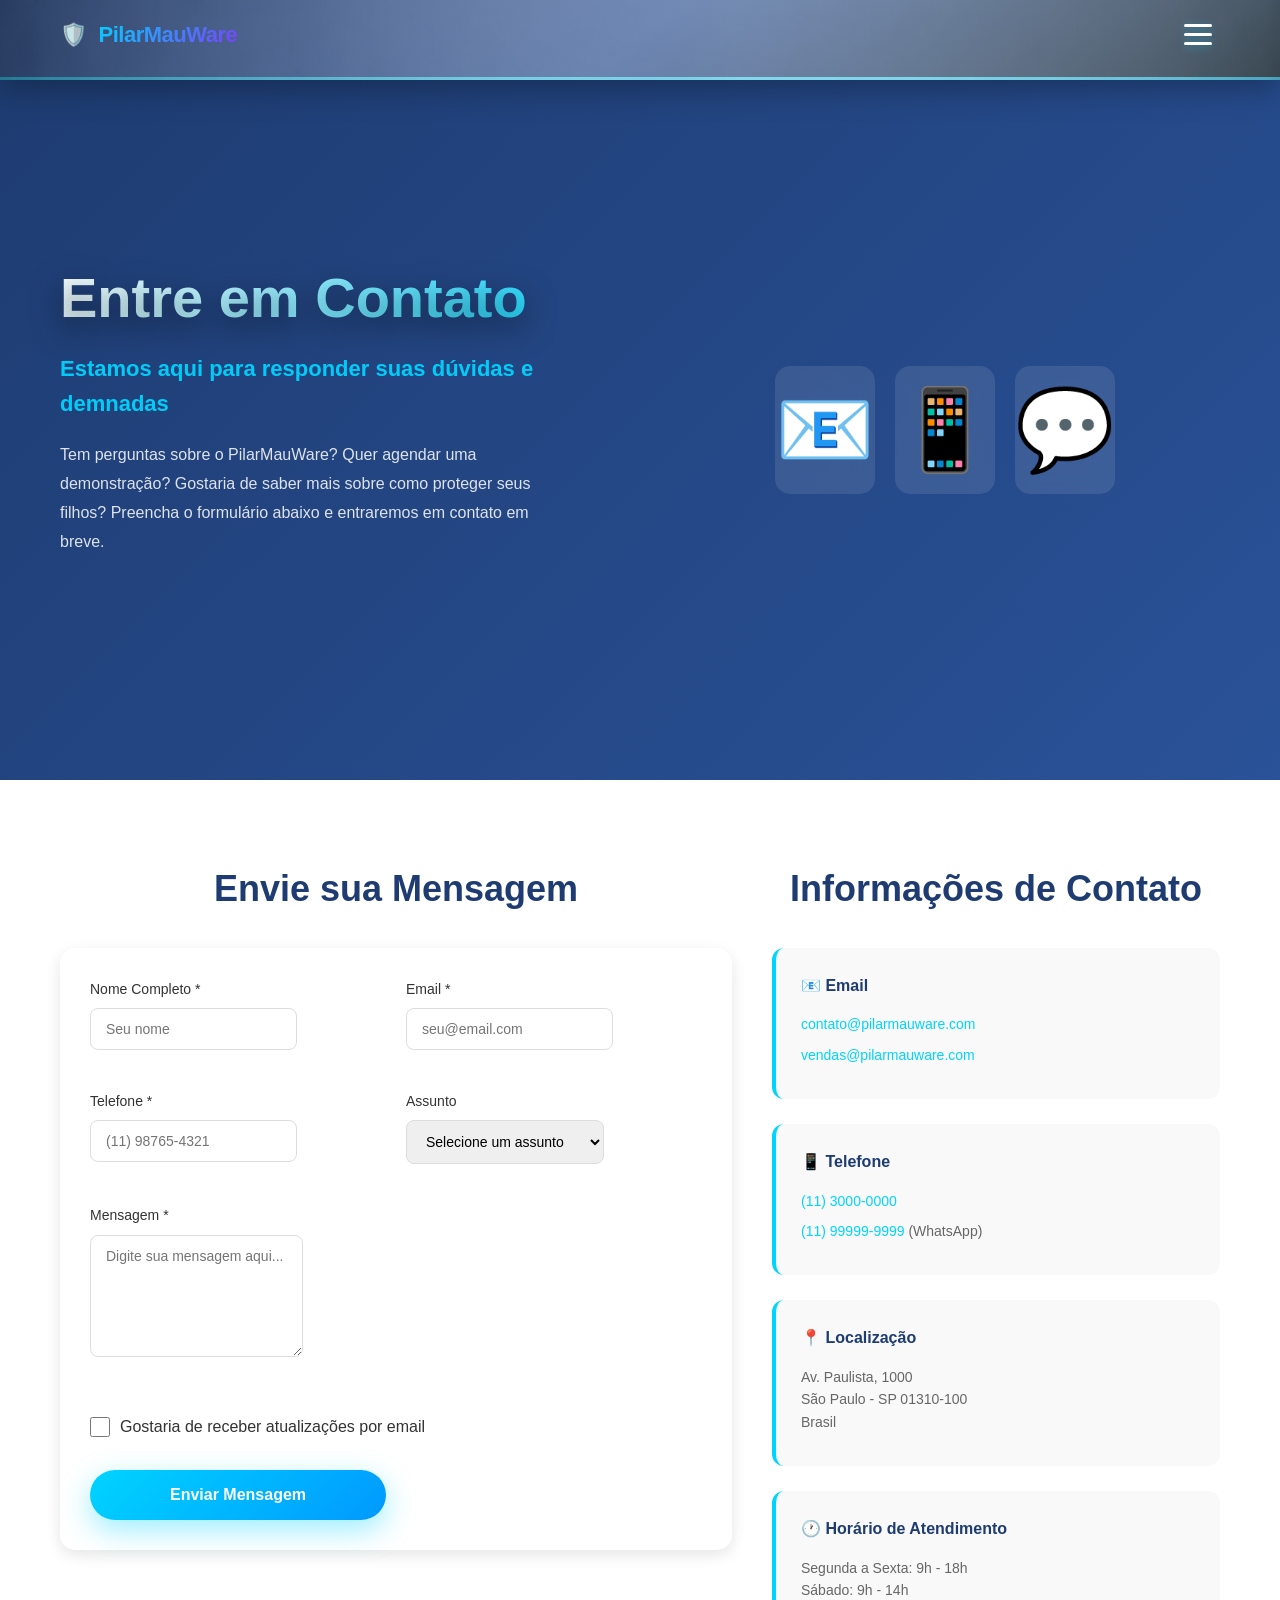
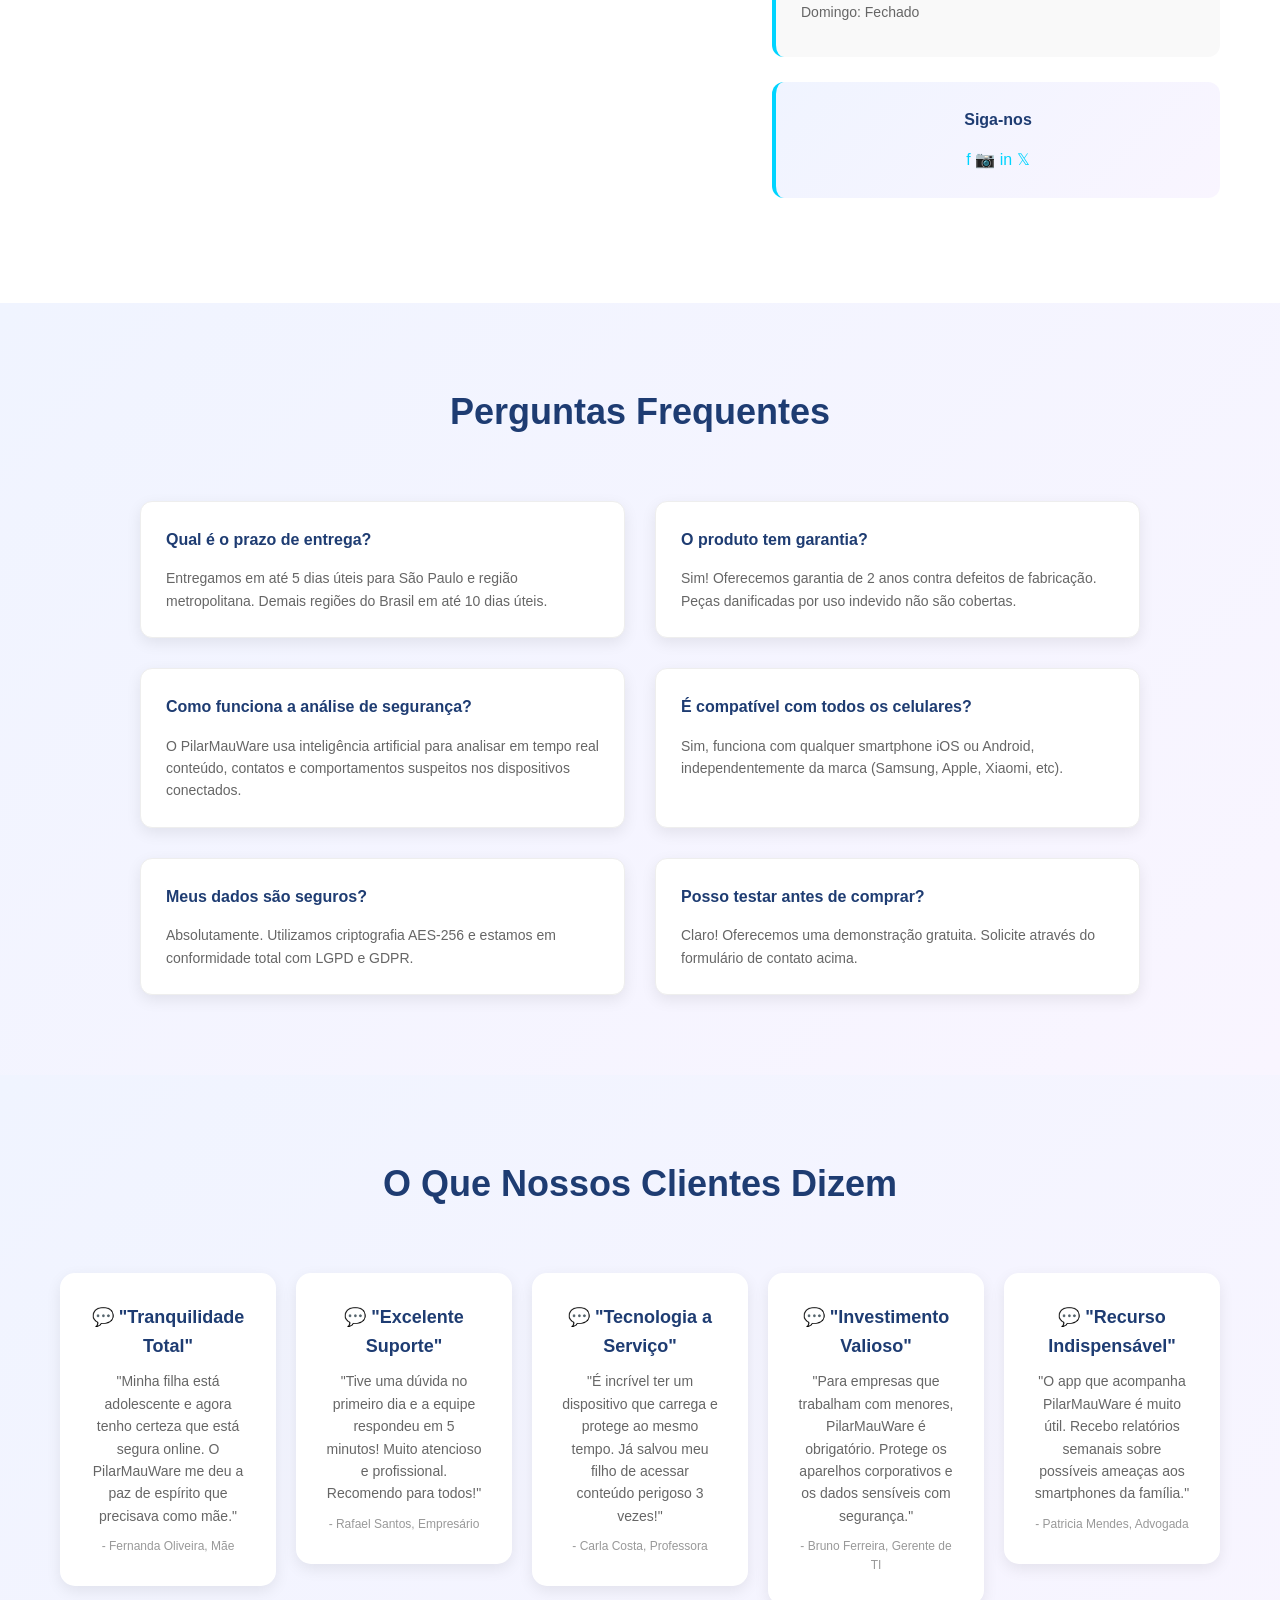
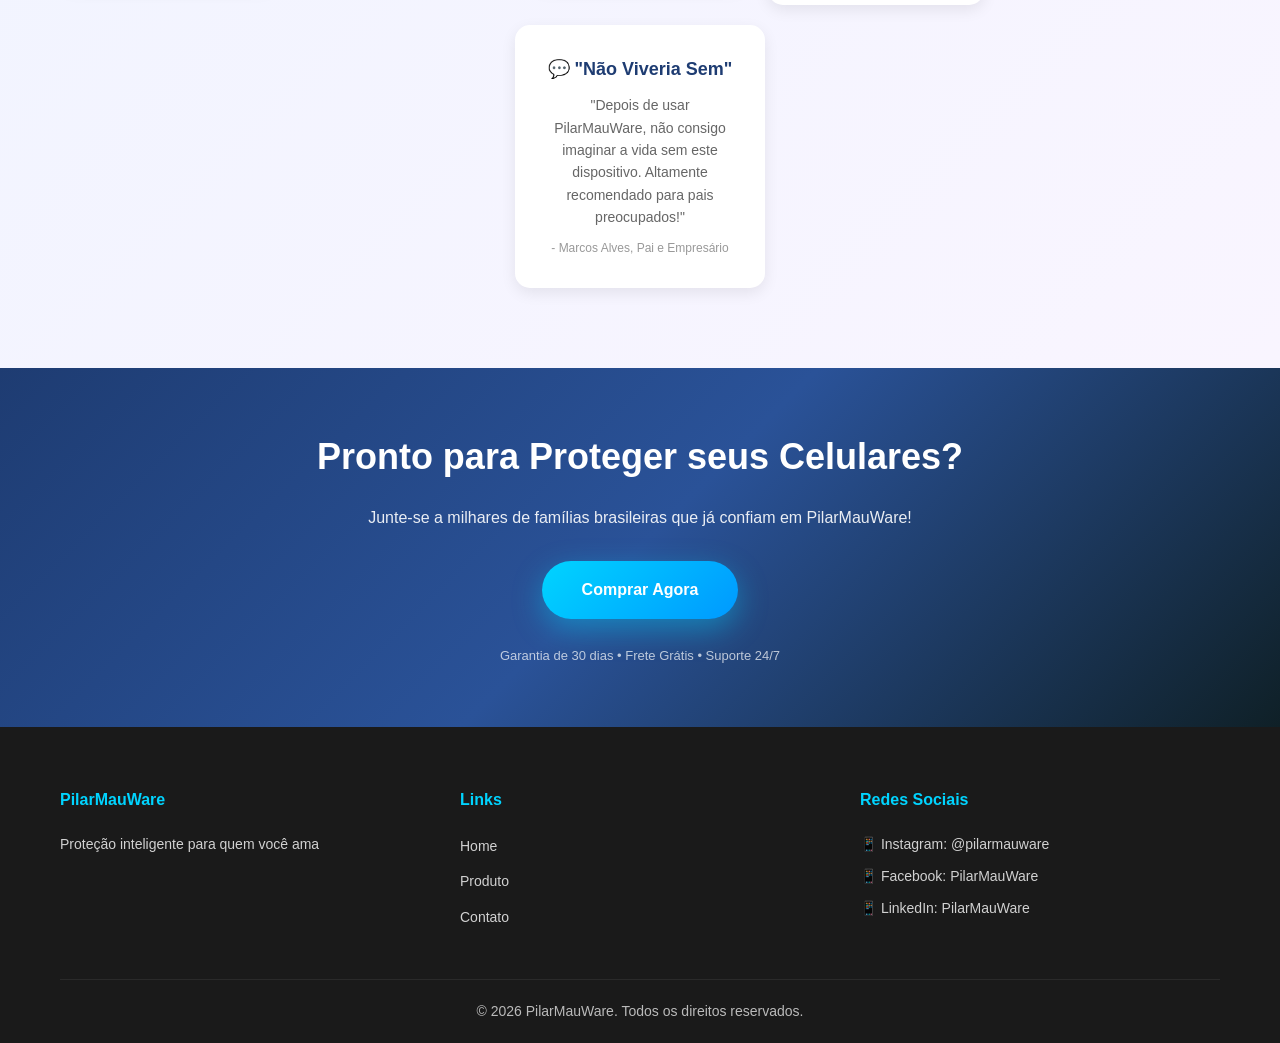
==== contato.html @ a8545cc5 "Add files via upload" ====
<!DOCTYPE html>
<html lang="pt-BR">
<head>
    <meta charset="UTF-8">
    <meta name="viewport" content="width=device-width, initial-scale=1.0">
    <meta name="description" content="Entre em contato com PilarMauWare">
    <title>Contato - PilarMauWare</title>
    <link rel="stylesheet" href="css/style.css">
    <link rel="stylesheet" href="css/responsive.css">
</head>
<body>
    <!-- HEADER COM NAVEGAÇÃO -->
    <header class="header">
        <nav class="navbar">
            <div class="container">
                <div class="logo">
                    <span class="logo-icon">🛡️</span>
                    <span class="logo-text">PilarMauWare</span>
                </div>
                <button class="hamburger" id="hamburger">
                    <span></span>
                    <span></span>
                    <span></span>
                </button>
                <ul class="nav-menu" id="navMenu">
                    <li><a href="index.html" class="nav-link">Home</a></li>
                    <li><a href="produto.html" class="nav-link">Produto</a></li>
                    <li><a href="contato.html" class="nav-link active">Contato</a></li>
                </ul>
            </div>
        </nav>
    </header>

    <!-- CONTEÚDO PRINCIPAL -->
    <main class="main-content">
        <!-- SEÇÃO HERO -->
        <section class="hero">
            <div class="container">
                <div class="hero-content">
                    <h1 class="hero-title">Entre em Contato</h1>
                    <p class="hero-subtitle">Estamos aqui para responder suas dúvidas e demnadas</p>
                    <p class="hero-description">
                        Tem perguntas sobre o PilarMauWare? Quer agendar uma demonstração? 
                        Gostaria de saber mais sobre como proteger seus filhos? 
                        Preencha o formulário abaixo e entraremos em contato em breve.
                    </p>
                </div>
                <div class="hero-image">
                    <div class="contact-icons">
                        <div class="icon-item">📧</div>
                        <div class="icon-item">📱</div>
                        <div class="icon-item">💬</div>
                    </div>
                </div>
            </div>
        </section>

        <!-- SEÇÃO DE FORMULÁRIO -->
        <section class="contact-content">
            <div class="container-centered">
                <div class="contact-wrapper">
                    <!-- FORMULÁRIO -->
                    <div class="contact-form-section">
                        <h2 class="section-title">Envie sua Mensagem</h2>
                        
                        <form class="contact-form">
                            <div class="form-group">
                                <label for="name">Nome Completo *</label>
                                <input 
                                    type="text" 
                                    id="name" 
                                    placeholder="Seu nome" 
                                    required
                                >
                            </div>

                            <div class="form-group">
                                <label for="email">Email *</label>
                                <input 
                                    type="email" 
                                    id="email" 
                                    placeholder="seu@email.com" 
                                    required
                                >
                            </div>

                            <div class="form-group">
                                <label for="phone">Telefone *</label>
                                <input 
                                    type="tel" 
                                    id="phone" 
                                    placeholder="(11) 98765-4321" 
                                    required
                                >
                            </div>

                            <div class="form-group">
                                <label for="subject">Assunto</label>
                                <select id="subject">
                                    <option value="">Selecione um assunto</option>
                                    <option value="duvida">Dúvida sobre o produto</option>
                                    <option value="compra">Finalizar Compra</option>
                                    <option value="demo">Solicitar Demonstração</option>
                                    <option value="problema">Problema técnico</option>
                                    <option value="outro">Outro</option>
                                </select>
                            </div>

                            <div class="form-group full-width">
                                <label for="message">Mensagem *</label>
                                <textarea 
                                    id="message" 
                                    placeholder="Digite sua mensagem aqui..." 
                                    rows="6"
                                    required
                                ></textarea>
                            </div>

                            <div class="form-checkbox">
                                <input type="checkbox" id="newsletter">
                                <label for="newsletter">Gostaria de receber atualizações por email</label>
                            </div>

                            <button type="submit" class="btn btn-primary" style="width: 100%;">Enviar Mensagem</button>
                        </form>
                    </div>

                    <!-- INFORMAÇÕES DE CONTATO -->
                    <div class="contact-info-section">
                        <h2 class="section-title">Informações de Contato</h2>
                        
                        <div class="info-box">
                            <h3>📧 Email</h3>
                            <p><a href="mailto:contato@pilarmauware.com">contato@pilarmauware.com</a></p>
                            <p><a href="mailto:vendas@pilarmauware.com">vendas@pilarmauware.com</a></p>
                        </div>

                        <div class="info-box">
                            <h3>📱 Telefone</h3>
                            <p><a href="tel:+551130000000">(11) 3000-0000</a></p>
                            <p><a href="tel:+551199999999">(11) 99999-9999</a> (WhatsApp)</p>
                        </div>

                        <div class="info-box">
                            <h3>📍 Localização</h3>
                            <p>Av. Paulista, 1000<br>São Paulo - SP 01310-100<br>Brasil</p>
                        </div>

                        <div class="info-box">
                            <h3>🕐 Horário de Atendimento</h3>
                            <p>Segunda a Sexta: 9h - 18h<br>Sábado: 9h - 14h<br>Domingo: Fechado</p>
                        </div>

                        <div class="info-box social">
                            <h3>Siga-nos</h3>
                            <div class="social-links">
                                <a href="#" title="Facebook">f</a>
                                <a href="#" title="Instagram">📷</a>
                                <a href="#" title="LinkedIn">in</a>
                                <a href="#" title="Twitter">𝕏</a>
                            </div>
                        </div>
                    </div>
                </div>
            </div>
        </section>

        <!-- SEÇÃO DE PERGUNTAS FREQUENTES -->
        <section class="faq-section">
            <div class="container-centered">
                <h2 class="section-title">Perguntas Frequentes</h2>
                
                <div class="faq-grid">
                    <div class="faq-item">
                        <h3>Qual é o prazo de entrega?</h3>
                        <p>Entregamos em até 5 dias úteis para São Paulo e região metropolitana. Demais regiões do Brasil em até 10 dias úteis.</p>
                    </div>

                    <div class="faq-item">
                        <h3>O produto tem garantia?</h3>
                        <p>Sim! Oferecemos garantia de 2 anos contra defeitos de fabricação. Peças danificadas por uso indevido não são cobertas.</p>
                    </div>

                    <div class="faq-item">
                        <h3>Como funciona a análise de segurança?</h3>
                        <p>O PilarMauWare usa inteligência artificial para analisar em tempo real conteúdo, contatos e comportamentos suspeitos nos dispositivos conectados.</p>
                    </div>

                    <div class="faq-item">
                        <h3>É compatível com todos os celulares?</h3>
                        <p>Sim, funciona com qualquer smartphone iOS ou Android, independentemente da marca (Samsung, Apple, Xiaomi, etc).</p>
                    </div>

                    <div class="faq-item">
                        <h3>Meus dados são seguros?</h3>
                        <p>Absolutamente. Utilizamos criptografia AES-256 e estamos em conformidade total com LGPD e GDPR.</p>
                    </div>

                    <div class="faq-item">
                        <h3>Posso testar antes de comprar?</h3>
                        <p>Claro! Oferecemos uma demonstração gratuita. Solicite através do formulário de contato acima.</p>
                    </div>
                </div>
            </div>
        </section>

        <!-- SEÇÃO DE TESTEMUNHOS -->
        <section class="how-it-works">
            <div class="container-centered">
                <h2 class="section-title">O Que Nossos Clientes Dizem</h2>
                <div class="steps-container">
                    <div class="step">
                        <h3>💬 "Tranquilidade Total"</h3>
                        <p>"Minha filha está adolescente e agora tenho certeza que está segura online. O PilarMauWare me deu a paz de espírito que precisava como mãe."</p>
                        <p style="font-size: 12px; margin-top: 10px; color: #999;">- Fernanda Oliveira, Mãe</p>
                    </div>
                    <div class="step">
                        <h3>💬 "Excelente Suporte"</h3>
                        <p>"Tive uma dúvida no primeiro dia e a equipe respondeu em 5 minutos! Muito atencioso e profissional. Recomendo para todos!"</p>
                        <p style="font-size: 12px; margin-top: 10px; color: #999;">- Rafael Santos, Empresário</p>
                    </div>
                    <div class="step">
                        <h3>💬 "Tecnologia a Serviço"</h3>
                        <p>"É incrível ter um dispositivo que carrega e protege ao mesmo tempo. Já salvou meu filho de acessar conteúdo perigoso 3 vezes!"</p>
                        <p style="font-size: 12px; margin-top: 10px; color: #999;">- Carla Costa, Professora</p>
                    </div>
                    <div class="step">
                        <h3>💬 "Investimento Valioso"</h3>
                        <p>"Para empresas que trabalham com menores, PilarMauWare é obrigatório. Protege os aparelhos corporativos e os dados sensíveis com segurança."</p>
                        <p style="font-size: 12px; margin-top: 10px; color: #999;">- Bruno Ferreira, Gerente de TI</p>
                    </div>
                    <div class="step">
                        <h3>💬 "Recurso Indispensável"</h3>
                        <p>"O app que acompanha PilarMauWare é muito útil. Recebo relatórios semanais sobre possíveis ameaças aos smartphones da família."</p>
                        <p style="font-size: 12px; margin-top: 10px; color: #999;">- Patricia Mendes, Advogada</p>
                    </div>
                    <div class="step">
                        <h3>💬 "Não Viveria Sem"</h3>
                        <p>"Depois de usar PilarMauWare, não consigo imaginar a vida sem este dispositivo. Altamente recomendado para pais preocupados!"</p>
                        <p style="font-size: 12px; margin-top: 10px; color: #999;">- Marcos Alves, Pai e Empresário</p>
                    </div>
                </div>
            </div>
        </section>

        <!-- CTA FINAL -->
        <section class="benefits" style="background: linear-gradient(135deg, #1e3c72 0%, #2a5298 50%, #0f2027 100%); color: white; padding: 60px 20px;">
            <div class="container-centered" style="text-align: center;">
                <h2 class="section-title" style="color: white; margin-bottom: 20px;">Pronto para Proteger seus Celulares?</h2>
                <p style="font-size: 16px; margin-bottom: 30px; color: rgba(255, 255, 255, 0.9);">Junte-se a milhares de famílias brasileiras que já confiam em PilarMauWare!</p>
                <a href="produto.html" class="btn btn-primary">Comprar Agora</a>
                <p style="margin-top: 20px; font-size: 13px; color: rgba(255, 255, 255, 0.7);">Garantia de 30 dias • Frete Grátis • Suporte 24/7</p>
            </div>
        </section>
    </main>

    <!-- FOOTER -->
    <footer class="footer">
        <div class="container-centered">
            <div class="footer-content">
                <div class="footer-section">
                    <h4>PilarMauWare</h4>
                    <p>Proteção inteligente para quem você ama</p>
                </div>
                <div class="footer-section">
                    <h4>Links</h4>
                    <ul class="footer-links">
                        <li><a href="index.html">Home</a></li>
                        <li><a href="produto.html">Produto</a></li>
                        <li><a href="contato.html">Contato</a></li>
                    </ul>
                </div>
                <div class="footer-section">
                    <h4>Redes Sociais</h4>
                    <p>📱 Instagram: @pilarmauware</p>
                    <p>📱 Facebook: PilarMauWare</p>
                    <p>📱 LinkedIn: PilarMauWare</p>
                </div>
            </div>
            <div class="footer-bottom">
                <p>&copy; 2026 PilarMauWare. Todos os direitos reservados.</p>
            </div>
        </div>
    </footer>

    <!-- BOTÃO VOLTAR AO TOPO -->
    <button id="backToTop" class="back-to-top" title="Voltar ao topo">
        <span>↑</span>
    </button>

    <script src="js/script.js"></script>
</body>
</html>
---- css/style.css ----
/* ================================================== */
/*     PILARMAUWARE - CSS ORGANIZADO E RESPONSIVO    */
/* ================================================== */

/* ==================== RESET E BASE ==================== */

* {
    margin: 0;
    padding: 0;
    box-sizing: border-box;
}

html {
    scroll-behavior: smooth;
}

body {
    font-family: 'Segoe UI', Tahoma, Geneva, Verdana, sans-serif;
    line-height: 1.6;
    color: #333;
    background-color: #f5f5f5;
}

body.menu-open {
    overflow: hidden;
}

/* ==================== CONTAINERS ==================== */

.container {
    max-width: 1200px;
    margin: 0 auto;
    padding: 0 20px;
    display: flex;
    justify-content: space-between;
    align-items: center;
    width: 100%;
    gap: 40px;
}

.container-centered {
    max-width: 1200px;
    margin: 0 auto;
    padding: 0 20px;
    width: 100%;
}

/* ==================== HEADER E NAVEGAÇÃO ==================== */

.header {
    background-image: url('../img/ChatGPT Image 20 de fev. de 2026, 16_58_26.png');
    background-size: cover;
    background-position: center;
    background-repeat: no-repeat;
    background-attachment: fixed;
    position: sticky;
    top: 0;
    z-index: 100;
    color: white;
    padding: 0;
    min-height: 80px;
    border-bottom: 3px solid rgba(0, 212, 255, 0.4);
    box-shadow: 0 8px 32px rgba(0, 0, 0, 0.3);
}

.header::before {
    content: '';
    position: absolute;
    top: 0;
    left: 0;
    right: 0;
    bottom: 0;
    background: linear-gradient(135deg, rgba(30, 60, 114, 0.6) 0%, rgba(42, 82, 152, 0.6) 50%, rgba(15, 32, 39, 0.6) 100%);
    pointer-events: none;
    z-index: 0;
}

.header-background {
    position: absolute;
    top: 0;
    left: 0;
    right: 0;
    height: 100%;
    opacity: 0.3;
    background: radial-gradient(circle at 20% 50%, rgba(0, 212, 255, 0.15) 0%, transparent 50%),
                radial-gradient(circle at 80% 50%, rgba(127, 57, 251, 0.15) 0%, transparent 50%);
    pointer-events: none;
    z-index: 2;
}

@keyframes gradientShift {
    0% { background-position: 0% 50%; }
    50% { background-position: 100% 50%; }
    100% { background-position: 0% 50%; }
}

.navbar {
    width: 100%;
    position: relative;
    z-index: 100;
}

.navbar .container {
    display: flex;
    justify-content: space-between;
    align-items: center;
    padding: 16px 20px;
    gap: 40px;
    position: relative;
    z-index: 100;
    height: 100%;
}

.nav-container {
    display: flex;
    align-items: center;
    gap: 25px;
    position: relative;
}

.logo {
    display: flex;
    align-items: center;
    gap: 12px;
    font-size: 22px;
    font-weight: 900;
    white-space: nowrap;
    transition: all 0.3s ease;
    letter-spacing: -0.5px;
}

.logo:hover {
    transform: scale(1.02);
}

.logo-img {
    display: none;
}

.logo:hover .logo-img {
    filter: drop-shadow(0 6px 20px rgba(0, 212, 255, 0.6));
}

.logo-text {
    background: linear-gradient(135deg, #00d4ff, #7f39fb);
    -webkit-background-clip: text;
    -webkit-text-fill-color: transparent;
    background-clip: text;
    font-weight: 700;
}

.nav-link {
    color: white;
    text-decoration: none;
    transition: all 0.3s ease;
    font-weight: 600;
    font-size: 15px;
    position: relative;
    padding-bottom: 6px;
}

.nav-link::after {
    content: '';
    position: absolute;
    bottom: 0;
    left: 0;
    width: 0;
    height: 2px;
    background: linear-gradient(135deg, #00d4ff, #7f39fb);
    transition: width 0.3s ease;
}

.nav-link:hover::after,
.nav-link.active::after {
    width: 100%;
}

.nav-link:hover,
.nav-link.active {
    color: #00d4ff;
    text-shadow: 0 0 10px rgba(0, 212, 255, 0.5);
}

.hamburger {
    display: flex;
    flex-direction: column;
    background: none;
    border: none;
    cursor: pointer;
    padding: 8px;
    gap: 6px;
    z-index: 102;
    transition: all 0.3s ease;
    position: relative;
    pointer-events: auto;
}

.hamburger:hover {
    transform: scale(1.1);
}

.hamburger span {
    width: 28px;
    height: 3px;
    background: white;
    border-radius: 3px;
    transition: all 0.3s ease;
    box-shadow: 0 2px 8px rgba(0, 212, 255, 0.4);
}

.hamburger.active span:nth-child(1) {
    transform: rotate(45deg) translate(10px, 10px);
}

.hamburger.active span:nth-child(2) {
    opacity: 0;
}

.hamburger.active span:nth-child(3) {
    transform: rotate(-45deg) translate(7px, -7px);
}

.nav-menu {
    position: fixed;
    top: 0;
    left: 0;
    right: 0;
    bottom: 0;
    width: 100vw;
    height: 100vh;
    background-image: url('../img/ChatGPT Image 20 de fev. de 2026, 16_58_26.png');
    background-size: cover;
    background-position: center;
    background-attachment: fixed;
    display: flex;
    flex-direction: column;
    gap: 40px;
    padding: 80px 40px;
    z-index: 99;
    opacity: 0;
    visibility: hidden;
    pointer-events: none;
    transition: opacity 0.5s cubic-bezier(0.4, 0, 0.2, 1),
                visibility 0.5s cubic-bezier(0.4, 0, 0.2, 1);
    justify-content: center;
    align-items: center;
    margin: 0;
    list-style: none;
}

.nav-menu::before {
    content: '';
    position: absolute;
    top: 0;
    left: 0;
    right: 0;
    bottom: 0;
    background: linear-gradient(135deg, rgba(30, 60, 114, 0.7) 0%, rgba(42, 82, 152, 0.7) 50%, rgba(15, 32, 39, 0.7) 100%);
    z-index: -1;
}

.nav-menu.active {
    opacity: 1;
    visibility: visible;
    pointer-events: auto;
}

.nav-menu li {
    width: auto;
    animation: slideUp 0.6s ease-out backwards;
}

.nav-menu li:nth-child(1) {
    animation-delay: 0.2s;
}

.nav-menu li:nth-child(2) {
    animation-delay: 0.4s;
}

.nav-menu li:nth-child(3) {
    animation-delay: 0.6s;
}

@keyframes slideUp {
    from {
        opacity: 0;
        transform: translateY(40px);
    }
    to {
        opacity: 1;
        transform: translateY(0);
    }
}

.nav-menu .nav-link {
    display: inline-block;
    padding: 20px 40px;
    border-radius: 15px;
    background: rgba(0, 212, 255, 0.2);
    border: 2px solid rgba(0, 212, 255, 0.4);
    font-size: 24px;
    font-weight: 700;
    transition: all 0.3s ease;
    backdrop-filter: blur(15px);
}

.nav-menu .nav-link:hover {
    background: rgba(0, 212, 255, 0.4);
    transform: scale(1.05);
    box-shadow: 0 0 30px rgba(0, 212, 255, 0.6);
}

.main-content {
    width: 100%;
}

/* ==================== HERO SECTION ==================== */

.hero {
    background: linear-gradient(135deg, #1e3c72 0%, #2a5298 25%, #0f2027 75%, #1a1a2e 100%);
    background-size: 400% 400%;
    animation: heroBgShift 15s ease infinite;
    color: white;
    padding: 100px 20px;
    min-height: 700px;
    display: flex;
    align-items: center;
    position: relative;
    overflow: hidden;
}

@keyframes heroBgShift {
    0% { background-position: 0% 50%; }
    50% { background-position: 100% 50%; }
    100% { background-position: 0% 50%; }
}

.hero-background-shapes {
    position: absolute;
    top: 0;
    left: 0;
    right: 0;
    bottom: 0;
    overflow: hidden;
    z-index: 0;
}

.shape {
    position: absolute;
    opacity: 0.15;
    border-radius: 50%;
}

.shape-1 {
    width: 500px;
    height: 500px;
    background: radial-gradient(circle, #00d4ff, transparent);
    top: -200px;
    right: -100px;
    animation: floatShape 20s ease-in-out infinite;
}

.shape-2 {
    width: 400px;
    height: 400px;
    background: radial-gradient(circle, #7f39fb, transparent);
    bottom: -100px;
    left: -100px;
    animation: floatShape 15s ease-in-out infinite reverse;
}

.shape-3 {
    width: 300px;
    height: 300px;
    background: radial-gradient(circle, #00d4ff, transparent);
    top: 50%;
    left: 50%;
    transform: translate(-50%, -50%);
    animation: floatShape 25s ease-in-out infinite 5s;
}

@keyframes floatShape {
    0%, 100% { transform: translate(0, 0); }
    50% { transform: translate(50px, 50px); }
}

.hero .container {
    flex-direction: row;
    gap: 60px;
    position: relative;
    z-index: 1;
}

.hero-content {
    flex: 1;
    display: flex;
    flex-direction: column;
    justify-content: center;
    animation: slideInLeft 1s ease-out;
}

@keyframes slideInLeft {
    from {
        opacity: 0;
        transform: translateX(-50px);
    }
    to {
        opacity: 1;
        transform: translateX(0);
    }
}

.hero-badge {
    display: inline-block;
    background: rgba(0, 212, 255, 0.2);
    border: 2px solid rgba(0, 212, 255, 0.5);
    color: #00d4ff;
    padding: 10px 20px;
    border-radius: 50px;
    font-size: 14px;
    font-weight: 600;
    margin-bottom: 20px;
    width: fit-content;
    backdrop-filter: blur(10px);
    animation: pulse 2s ease-in-out infinite;
}

@keyframes pulse {
    0%, 100% { box-shadow: 0 0 20px rgba(0, 212, 255, 0.3); }
    50% { box-shadow: 0 0 40px rgba(0, 212, 255, 0.6); }
}

.hero-title {
    font-size: 56px;
    font-weight: 900;
    margin-bottom: 20px;
    line-height: 1.2;
    text-shadow: 0 10px 30px rgba(0, 0, 0, 0.5);
    background: linear-gradient(135deg, #ffffff, #00d4ff);
    -webkit-background-clip: text;
    -webkit-text-fill-color: transparent;
    background-clip: text;
}

.hero-subtitle {
    font-size: 22px;
    margin-bottom: 20px;
    color: rgba(0, 212, 255, 0.95);
    font-weight: 600;
}

.hero-description {
    font-size: 16px;
    margin-bottom: 40px;
    color: rgba(255, 255, 255, 0.85);
    line-height: 1.8;
    max-width: 500px;
}

.hero-buttons {
    display: flex;
    gap: 15px;
    flex-wrap: wrap;
    margin-bottom: 40px;
}

.hero-features {
    display: flex;
    gap: 30px;
    flex-wrap: wrap;
    padding-top: 20px;
    border-top: 1px solid rgba(0, 212, 255, 0.3);
}

.feature-item {
    display: flex;
    align-items: center;
    gap: 12px;
    font-size: 15px;
    font-weight: 600;
    color: rgba(255, 255, 255, 0.9);
}

.feature-icon {
    font-size: 24px;
    display: flex;
    align-items: center;
    justify-content: center;
}

.hero-image {
    flex: 1;
    display: flex;
    justify-content: center;
    align-items: center;
    position: relative;
    animation: slideInRight 1s ease-out;
}

@keyframes slideInRight {
    from {
        opacity: 0;
        transform: translateX(50px);
    }
    to {
        opacity: 1;
        transform: translateX(0);
    }
}

.dock-mockup {
    display: grid;
    grid-template-columns: 1fr 1fr;
    gap: 25px;
    padding: 50px;
    background: linear-gradient(135deg, rgba(0, 212, 255, 0.15), rgba(127, 57, 251, 0.15));
    border-radius: 25px;
    border: 2px solid rgba(0, 212, 255, 0.4);
    backdrop-filter: blur(20px);
    box-shadow: 0 20px 60px rgba(0, 212, 255, 0.2);
    position: relative;
}

.slot {
    width: 120px;
    height: 180px;
    background: linear-gradient(135deg, #00d4ff, #7f39fb);
    border-radius: 15px;
    display: flex;
    align-items: center;
    justify-content: center;
    font-size: 60px;
    box-shadow: 0 15px 40px rgba(0, 212, 255, 0.4);
    transition: all 0.3s ease;
    border: 2px solid rgba(255, 255, 255, 0.2);
    position: relative;
    overflow: hidden;
}

.slot::before {
    content: '';
    position: absolute;
    top: -50%;
    left: -50%;
    width: 200%;
    height: 200%;
    background: linear-gradient(45deg, transparent, rgba(255, 255, 255, 0.3), transparent);
    animation: shine 3s ease-in-out infinite;
}

@keyframes shine {
    0% { transform: translateX(-100%) translateY(-100%); }
    100% { transform: translateX(100%) translateY(100%); }
}

.slot:hover {
    transform: scale(1.1) translateY(-10px);
    box-shadow: 0 25px 60px rgba(0, 212, 255, 0.6);
}

.phone-icon {
    font-size: 50px;
    position: relative;
    z-index: 1;
}

.slot-1 { animation: floatSlot 4s ease-in-out infinite 0s; }
.slot-2 { animation: floatSlot 4s ease-in-out infinite 0.3s; }
.slot-3 { animation: floatSlot 4s ease-in-out infinite 0.6s; }
.slot-4 { animation: floatSlot 4s ease-in-out infinite 0.9s; }

@keyframes floatSlot {
    0%, 100% { transform: translateY(0px); }
    50% { transform: translateY(-15px); }
}

.floating-card {
    position: absolute;
    background: rgba(0, 212, 255, 0.2);
    border: 2px solid rgba(0, 212, 255, 0.4);
    backdrop-filter: blur(15px);
    border-radius: 15px;
    padding: 15px 20px;
    display: flex;
    align-items: center;
    gap: 10px;
    font-size: 14px;
    font-weight: 600;
    color: white;
    box-shadow: 0 10px 30px rgba(0, 212, 255, 0.2);
    animation: floating 3s ease-in-out infinite;
}

.card-icon {
    font-size: 20px;
    color: #00d4ff;
}

.card-1 {
    bottom: 20px;
    left: -80px;
    animation: floating 3s ease-in-out infinite 0s;
}

.card-2 {
    top: -30px;
    right: -80px;
    animation: floating 3s ease-in-out infinite 1s;
}

@keyframes floating {
    0%, 100% { transform: translateY(0px) scale(1); }
    50% { transform: translateY(-15px) scale(1.05); }
}

/* ==================== BOTÕES ==================== */

.btn {
    padding: 16px 40px;
    border: none;
    border-radius: 50px;
    font-size: 16px;
    font-weight: bold;
    cursor: pointer;
    transition: all 0.3s ease;
    text-decoration: none;
    display: inline-block;
    text-align: center;
    position: relative;
    overflow: hidden;
}

.btn::before {
    content: '';
    position: absolute;
    top: 0;
    left: -100%;
    width: 100%;
    height: 100%;
    background: rgba(255, 255, 255, 0.3);
    transition: left 0.3s ease;
    z-index: 0;
}

.btn:hover::before {
    left: 100%;
}

.btn-primary {
    background: linear-gradient(135deg, #00d4ff, #0099ff);
    color: white;
    box-shadow: 0 10px 30px rgba(0, 212, 255, 0.4);
    position: relative;
    z-index: 1;
}

.btn-primary:hover {
    transform: translateY(-4px);
    box-shadow: 0 15px 50px rgba(0, 212, 255, 0.6);
    background: linear-gradient(135deg, #00e5ff, #00aaff);
}

.btn-secondary {
    background: transparent;
    color: white;
    border: 2px solid rgba(255, 255, 255, 0.7);
    position: relative;
    z-index: 1;
}

.btn-secondary:hover {
    border-color: #00d4ff;
    color: #00d4ff;
    box-shadow: 0 0 20px rgba(0, 212, 255, 0.5);
    background: transparent;
}

/* ==================== SEÇÃO DE BENEFÍCIOS ==================== */

.benefits {
    padding: 80px 20px;
    background: white;
}

.section-title {
    text-align: center;
    font-size: 36px;
    margin-bottom: 60px;
    color: #1e3c72;
}

.benefits-grid {
    display: grid;
    grid-template-columns: repeat(3, 1fr);
    gap: 30px;
}

.benefit-card {
    background: #f9f9f9;
    padding: 30px;
    border-radius: 15px;
    text-align: center;
    box-shadow: 0 5px 15px rgba(0, 0, 0, 0.08);
    transition: all 0.3s ease;
    border: 1px solid #eee;
}

.benefit-card:hover {
    transform: translateY(-10px);
    box-shadow: 0 15px 40px rgba(0, 0, 0, 0.15);
    border-color: #00d4ff;
}

.benefit-icon {
    font-size: 48px;
    margin-bottom: 15px;
    display: inline-block;
}

.benefit-card h3 {
    color: #1e3c72;
    margin-bottom: 15px;
    font-size: 18px;
}

.benefit-card p {
    color: #666;
    line-height: 1.6;
    font-size: 14px;
}

/* ==================== SEÇÃO COMO FUNCIONA ==================== */

.how-it-works {
    padding: 80px 20px;
    background: linear-gradient(135deg, #f0f4ff 0%, #f9f5ff 100%);
}

.steps-container {
    display: flex;
    justify-content: space-around;
    align-items: flex-start;
    flex-wrap: wrap;
    gap: 20px;
}

.step {
    background: white;
    padding: 30px;
    border-radius: 15px;
    text-align: center;
    flex: 1;
    min-width: 200px;
    max-width: 250px;
    box-shadow: 0 5px 15px rgba(0, 0, 0, 0.08);
}

.step-number {
    width: 50px;
    height: 50px;
    background: linear-gradient(135deg, #00d4ff, #0099ff);
    color: white;
    border-radius: 50%;
    display: flex;
    align-items: center;
    justify-content: center;
    font-size: 24px;
    font-weight: bold;
    margin: 0 auto 15px;
}

.step h3 {
    color: #1e3c72;
    margin-bottom: 10px;
    font-size: 18px;
}

.step p {
    color: #666;
    font-size: 14px;
}

/* ==================== FOOTER ==================== */

.footer {
    background: #1a1a1a;
    color: white;
    padding: 60px 20px 20px;
}

.footer-content {
    display: flex;
    flex-wrap: wrap;
    gap: 40px;
    margin-bottom: 40px;
}

.footer-section {
    flex: 1;
    min-width: 200px;
}

.footer-section h4 {
    margin-bottom: 20px;
    color: #00d4ff;
    font-size: 16px;
}

.footer-section p {
    opacity: 0.8;
    line-height: 1.6;
    font-size: 14px;
    margin-bottom: 10px;
}

.footer-links {
    list-style: none;
}

.footer-links li {
    margin-bottom: 10px;
}

.footer-links a {
    color: rgba(255, 255, 255, 0.8);
    text-decoration: none;
    transition: color 0.3s ease;
    font-size: 14px;
}

.footer-links a:hover {
    color: #00d4ff;
}

.footer-bottom {
    text-align: center;
    padding-top: 20px;
    border-top: 1px solid rgba(255, 255, 255, 0.1);
    opacity: 0.7;
    font-size: 14px;
}

/* ==================== FORM STYLES ==================== */


.form-group {
    margin-bottom: 20px;
}

.form-group.full-width {
    grid-column: 1 / -1;
}

.form-group label {
    display: block;
    margin-bottom: 8px;
    font-weight: 500;
    color: #333;
    font-size: 14px;
}

.contact-form {
    display: grid;
    grid-template-columns: 1fr 1fr;
    gap: 20px;
    max-width: 800px;
    margin: 0 auto;
    padding: 30px;
    background: white;
    border-radius: 15px;
    box-shadow: 0 5px 15px rgba(0, 0, 0, 0.1);
}

.contact-form input,
.contact-form textarea,
.contact-form select {
    padding: 12px 15px;
    border: none;
    border-radius: 8px;
    font-family: inherit;
    font-size: 14px;
    border: 1px solid #ddd;
    transition: all 0.3s ease;
}

.contact-form input:focus,
.contact-form textarea:focus,
.contact-form select:focus {
    outline: none;
    border-color: #00d4ff;
    box-shadow: 0 0 0 3px rgba(0, 212, 255, 0.2);
}

.contact-form textarea {
    resize: vertical;
}

.form-error {
    color: #e74c3c;
    font-size: 12px;
    margin-top: 5px;
    display: none;
}

.form-success {
    grid-column: 1 / -1;
    color: #27ae60;
    font-size: 14px;
    padding: 15px;
    background: rgba(39, 174, 96, 0.1);
    border-radius: 8px;
    display: none;
}

.form-checkbox {
    grid-column: 1 / -1;
    display: flex;
    align-items: center;
    gap: 10px;
    margin: 10px 0;
}

.form-checkbox input {
    width: 20px;
    height: 20px;
    margin: 0;
    cursor: pointer;
}

.form-checkbox label {
    margin: 0;
    cursor: pointer;
    font-weight: normal;
}

/* ==================== PÁGINA PRODUTO ==================== */

.price-box {
    background: linear-gradient(135deg, #00d4ff, #0099ff);
    color: white;
    padding: 20px 30px;
    border-radius: 12px;
    margin: 20px 0;
    box-shadow: 0 5px 15px rgba(0, 212, 255, 0.3);
}

.price {
    display: block;
    font-size: 36px;
    font-weight: bold;
    margin-bottom: 5px;
}

.price-label {
    display: block;
    font-size: 14px;
    opacity: 0.95;
}

.product-image {
    display: flex;
    align-items: center;
    justify-content: center;
    background: rgba(255, 255, 255, 0.1);
    border-radius: 20px;
    padding: 40px;
    backdrop-filter: blur(10px);
    min-width: 280px;
}

.product-image img {
    max-width: 100%;
    height: auto;
    border-radius: 15px;
    box-shadow: 0 8px 32px rgba(0, 212, 255, 0.2);
}

.specs-detail-grid {
    display: grid;
    grid-template-columns: repeat(2, 1fr);
    gap: 30px;
    max-width: 1000px;
    margin: 0 auto;
}

.spec-detail {
    background: white;
    padding: 30px;
    border-radius: 15px;
    box-shadow: 0 5px 15px rgba(0, 0, 0, 0.08);
}

.spec-detail h3 {
    color: #1e3c72;
    margin-bottom: 20px;
    font-size: 18px;
}

.spec-detail ul {
    list-style: none;
}

.spec-detail li {
    padding: 10px 0;
    border-bottom: 1px solid #eee;
    color: #666;
}

.spec-detail li:last-child {
    border-bottom: none;
}

.package-contents {
    display: grid;
    grid-template-columns: repeat(2, 1fr);
    gap: 15px;
    max-width: 800px;
    margin: 0 auto;
    padding: 30px;
    background: white;
    border-radius: 15px;
    box-shadow: 0 5px 15px rgba(0, 0, 0, 0.08);
}

.item-check {
    padding: 15px;
    background: #f9f9f9;
    border-radius: 8px;
    border-left: 4px solid #27ae60;
    font-weight: 500;
    color: #333;
}

.purchase-section {
    padding: 80px 20px;
    background: white;
}

.purchase-container {
    display: grid;
    grid-template-columns: 1fr 2fr;
    gap: 40px;
    max-width: 1200px;
    margin: 0 auto;
}

.order-summary {
    background: #f9f9f9;
    padding: 30px;
    border-radius: 15px;
    height: fit-content;
    position: sticky;
    top: 100px;
}

.order-summary h3 {
    color: #1e3c72;
    margin-bottom: 20px;
}

.summary-item {
    display: flex;
    justify-content: space-between;
    padding: 15px 0;
    border-bottom: 1px solid #ddd;
}

.summary-item .free {
    color: #27ae60;
    font-weight: bold;
}

.summary-divider {
    height: 2px;
    background: #1e3c72;
    margin: 20px 0;
}

.summary-total {
    display: flex;
    justify-content: space-between;
    font-size: 18px;
    font-weight: bold;
    color: #1e3c72;
}

.checkout-form {
    background: white;
    padding: 30px;
    border-radius: 15px;
    box-shadow: 0 5px 15px rgba(0, 0, 0, 0.08);
}

.checkout-form h3 {
    color: #1e3c72;
    margin: 30px 0 20px 0;
    font-size: 18px;
}

.checkout-form h3:first-child {
    margin-top: 0;
}

.checkout-form input,
.checkout-form select {
    width: 100%;
    padding: 12px 15px;
    margin-bottom: 15px;
    border: 1px solid #ddd;
    border-radius: 8px;
    font-family: inherit;
    font-size: 14px;
    transition: all 0.3s ease;
}

.checkout-form input:focus,
.checkout-form select:focus {
    outline: none;
    border-color: #00d4ff;
    box-shadow: 0 0 0 3px rgba(0, 212, 255, 0.2);
}

.reviews-section {
    padding: 80px 20px;
    background: linear-gradient(135deg, #f0f4ff 0%, #f9f5ff 100%);
}

.reviews-grid {
    display: grid;
    grid-template-columns: repeat(3, 1fr);
    gap: 30px;
    max-width: 1200px;
    margin: 0 auto;
}

.review-card {
    background: white;
    padding: 30px;
    border-radius: 15px;
    box-shadow: 0 5px 15px rgba(0, 0, 0, 0.08);
    text-align: center;
}

.stars {
    font-size: 24px;
    margin-bottom: 15px;
}

.review-card p {
    color: #666;
    line-height: 1.6;
    margin-bottom: 15px;
}

.review-author {
    font-weight: bold;
    color: #1e3c72;
}

/* ==================== PÁGINA CONTATO ==================== */

.contact-icons {
    display: grid;
    grid-template-columns: 1fr 1fr 1fr;
    gap: 20px;
    padding: 40px;
}

.icon-item {
    font-size: 80px;
    display: flex;
    align-items: center;
    justify-content: center;
    background: rgba(255, 255, 255, 0.1);
    border-radius: 15px;
    backdrop-filter: blur(10px);
}

.contact-content {
    padding: 80px 20px;
    background: white;
}

.contact-wrapper {
    max-width: 1200px;
    margin: 0 auto;
    display: grid;
    grid-template-columns: 1.5fr 1fr;
    gap: 40px;
}

.contact-form-section {
    order: 1;
}

.contact-info-section {
    order: 2;
}

.contact-form-section h2,
.contact-info-section h2 {
    margin-bottom: 30px;
}

.info-box {
    background: #f9f9f9;
    padding: 25px;
    border-radius: 12px;
    margin-bottom: 25px;
    border-left: 4px solid #00d4ff;
}

.info-box h3 {
    color: #1e3c72;
    margin-bottom: 15px;
    font-size: 16px;
}

.info-box p {
    color: #666;
    margin-bottom: 8px;
    font-size: 14px;
}

.info-box a {
    color: #00d4ff;
    text-decoration: none;
    transition: color 0.3s ease;
}

.info-box a:hover {
    color: #0099ff;
    text-decoration: underline;
}

.info-box.social {
    background: linear-gradient(135deg, #f0f4ff, #f9f5ff);
    display: flex;
    flex-direction: column;
    align-items: center;
    text-align: center;
}

.info-box.social .social-links {
    width: 100%;
}

.faq-section {
    padding: 80px 20px;
    background: linear-gradient(135deg, #f0f4ff 0%, #f9f5ff 100%);
}

.faq-grid {
    display: grid;
    grid-template-columns: repeat(2, 1fr);
    gap: 30px;
    max-width: 1000px;
    margin: 0 auto;
}

.faq-item {
    background: white;
    padding: 25px;
    border-radius: 12px;
    box-shadow: 0 5px 15px rgba(0, 0, 0, 0.08);
    border: 1px solid #eee;
}

.faq-item h3 {
    color: #1e3c72;
    margin-bottom: 15px;
    font-size: 16px;
}

.faq-item p {
    color: #666;
    font-size: 14px;
    line-height: 1.6;
}

/* ==================== ANIMAÇÕES CSS ==================== */

@keyframes fadeInDown {
    from {
        opacity: 0;
        transform: translateY(-20px);
    }
    to {
        opacity: 1;
        transform: translateY(0);
    }
}

@keyframes fadeInUp {
    from {
        opacity: 0;
        transform: translateY(20px);
    }
    to {
        opacity: 1;
        transform: translateY(0);
    }
}

@keyframes slideInLeft {
    from {
        opacity: 0;
        transform: translateX(-30px);
    }
    to {
        opacity: 1;
        transform: translateX(0);
    }
}

@keyframes slideInRight {
    from {
        opacity: 0;
        transform: translateX(30px);
    }
    to {
        opacity: 1;
        transform: translateX(0);
    }
}

@keyframes pulse {
    0%, 100% {
        box-shadow: 0 0 0 0 rgba(0, 212, 255, 0.7);
    }
    50% {
        box-shadow: 0 0 0 10px rgba(0, 212, 255, 0);
    }
}

@keyframes glow {
    0%, 100% {
        text-shadow: 0 0 5px rgba(0, 212, 255, 0.5);
    }
    50% {
        text-shadow: 0 0 20px rgba(0, 212, 255, 0.8);
    }
}

.hero-title {
    animation: fadeInDown 0.8s ease-out;
}

.hero-subtitle {
    animation: fadeInDown 0.8s ease-out 0.2s both;
}

.hero-description {
    animation: fadeInUp 0.8s ease-out 0.4s both;
}

.hero-buttons {
    animation: fadeInUp 0.8s ease-out 0.6s both;
}

.benefit-card {
    animation: fadeInUp 0.6s ease-out both;
}

.benefit-card:nth-child(1) { animation-delay: 0.1s; }
.benefit-card:nth-child(2) { animation-delay: 0.2s; }
.benefit-card:nth-child(3) { animation-delay: 0.3s; }
.benefit-card:nth-child(4) { animation-delay: 0.4s; }
.benefit-card:nth-child(5) { animation-delay: 0.5s; }
.benefit-card:nth-child(6) { animation-delay: 0.6s; }

.step {
    animation: slideInLeft 0.6s ease-out both;
}

.step:nth-child(2n) {
    animation-name: slideInRight;
}

.step:nth-child(1) { animation-delay: 0.1s; }
.step:nth-child(2) { animation-delay: 0.2s; }
.step:nth-child(3) { animation-delay: 0.3s; }
.step:nth-child(4) { animation-delay: 0.4s; }

.btn-primary {
    position: relative;
}

.btn-primary:hover {
    animation: pulse 0.6s;
}

/* ==================== RESPONSIVE - TABLET (até 900px) ==================== */

@media (max-width: 900px) {
    .specs-detail-grid,
    .reviews-grid,
    .faq-grid {
        grid-template-columns: 1fr;
    }

    .purchase-container {
        grid-template-columns: 1fr;
    }

    .order-summary {
        position: static;
        top: auto;
    }

    .contact-wrapper {
        grid-template-columns: 1fr;
    }

    .contact-form-section {
        order: 1;
    }

    .contact-info-section {
        order: 2;
    }

    .contact-form {
        grid-template-columns: 1fr;
    }

    .package-contents {
        grid-template-columns: 1fr;
    }
}

/* ==================== RESPONSIVE - MOBILE (até 600px) ==================== */

@media (max-width: 600px) {
    .navbar .container {
        flex-direction: row;
        align-items: center;
        gap: 15px;
    }

    .nav-container {
        gap: 15px;
    }

    .form-group {
        margin-bottom: 15px;
    }

    .contact-form {
        grid-template-columns: 1fr;
        padding: 20px;
        gap: 15px;
    }

    .price-box {
        padding: 15px 20px;
    }

    .price {
        font-size: 28px;
    }

    .price-label {
        font-size: 12px;
    }

    .product-image {
        padding: 20px;
        min-width: 200px;
    }

    .specs-detail-grid {
        grid-template-columns: 1fr;
        gap: 20px;
    }

    .spec-detail {
        padding: 20px;
    }

    .package-contents {
        grid-template-columns: 1fr;
        padding: 20px;
        gap: 12px;
    }

    .item-check {
        padding: 12px;
        font-size: 14px;
    }

    .purchase-section {
        padding: 40px 20px;
    }

    .purchase-container {
        gap: 20px;
    }

    .order-summary {
        padding: 20px;
    }

    .checkout-form {
        padding: 20px;
    }

    .checkout-form input,
    .checkout-form select {
        margin-bottom: 12px;
        padding: 10px 12px;
        font-size: 13px;
    }

    .reviews-section {
        padding: 40px 20px;
    }

    .reviews-grid {
        gap: 20px;
    }

    .review-card {
        padding: 20px;
    }

    .stars {
        font-size: 20px;
    }

    .contact-icons {
        grid-template-columns: 1fr;
        gap: 15px;
        padding: 20px;
    }

    .icon-item {
        font-size: 60px;
        padding: 30px;
    }

    .contact-content {
        padding: 40px 20px;
    }

    .contact-wrapper {
        gap: 30px;
    }

    .info-box {
        padding: 20px;
        margin-bottom: 20px;
    }

    .info-box h3 {
        font-size: 14px;
    }

    .info-box p {
        font-size: 13px;
    }

    .faq-section {
        padding: 40px 20px;
    }

    .faq-grid {
        gap: 20px;
    }

    .faq-item {
        padding: 20px;
    }

    .faq-item h3 {
        font-size: 14px;
    }

    .faq-item p {
        font-size: 13px;
    }
}

/* ==================== BOT\u00c3O VOLTAR AO TOPO ==================== */

.back-to-top {
    position: fixed;
    bottom: 30px;
    right: 30px;
    width: 50px;
    height: 50px;
    background: linear-gradient(135deg, #00d4ff 0%, #7f39fb 100%);
    border: none;
    border-radius: 50%;
    color: white;
    font-size: 24px;
    cursor: pointer;
    display: flex;
    align-items: center;
    justify-content: center;
    opacity: 0;
    visibility: hidden;
    pointer-events: none;
    transition: all 0.3s ease;
    box-shadow: 0 8px 16px rgba(0, 212, 255, 0.3);
    z-index: 99;
}

.back-to-top:hover {
    transform: translateY(-5px);
    box-shadow: 0 12px 24px rgba(0, 212, 255, 0.5);
}

.back-to-top:active {
    transform: translateY(-2px);
}

.back-to-top.show {
    opacity: 1;
    visibility: visible;
    pointer-events: auto;
}

@media (max-width: 768px) {
    .back-to-top {
        bottom: 20px;
        right: 20px;
        width: 45px;
        height: 45px;
        font-size: 20px;
    }
}
---- css/responsive.css ----
/* ================================================== */
/*     PILARMAUWARE - RESPONSIVIDADE COMPLETA        */
/* ================================================== */

/* ==================== TABLET (768px - 1024px) ==================== */

@media (max-width: 1024px) {
    .hero {
        padding: 70px 30px;
        min-height: 550px;
    }

    .hero .container {
        gap: 40px;
    }

    .hero-title {
        font-size: 42px;
    }

    .hero-subtitle {
        font-size: 18px;
    }

    .benefits-grid {
        grid-template-columns: repeat(2, 1fr);
    }

    .steps-container {
        grid-template-columns: repeat(2, 1fr);
    }

    .dock-mockup {
        padding: 35px;
        gap: 18px;
    }

    .slot {
        width: 100px;
        height: 160px;
    }

    .section-title {
        font-size: 32px;
    }
}

/* ==================== MOBILE LANDSCAPE (600px - 768px) ==================== */

@media (max-width: 768px) and (orientation: landscape) {
    .hero {
        padding: 40px 20px;
        min-height: auto;
    }

    .hero .container {
        flex-direction: row;
        gap: 20px;
    }

    .hero-title {
        font-size: 28px;
    }

    .hero-buttons {
        flex-direction: row;
        flex-wrap: wrap;
    }

    .hero-image {
        min-width: 300px;
    }

    .dock-mockup {
        padding: 20px;
        gap: 12px;
    }

    .slot {
        width: 70px;
        height: 110px;
        font-size: 30px;
    }
}

/* ==================== MOBILE (até 600px) ==================== */

@media (max-width: 600px) {
    /* ========== GERAL ========== */
    * {
        margin: 0;
        padding: 0;
        box-sizing: border-box;
    }

    html {
        font-size: 14px;
    }

    body {
        overflow-x: hidden;
    }

    .container {
        max-width: 100%;
        padding: 0 15px;
    }

    .container-centered {
        max-width: 100%;
        padding: 0 15px;
    }

    /* ========== HEADER ========== */
    .header {
        min-height: 70px;
    }

    .navbar .container {
        padding: 14px 15px;
        gap: 20px;
    }

    .logo {
        font-size: 16px;
        gap: 8px;
    }

    .logo-text {
        font-size: 14px;
        font-weight: 800;
    }

    .nav-container {
        gap: 10px;
    }

    .hamburger {
        padding: 6px;
        min-width: 36px;
        min-height: 36px;
    }

    .hamburger span {
        width: 22px;
        height: 2.5px;
    }

    /* ========== HERO SECTION ========== */
    .hero {
        padding: 50px 15px;
        min-height: auto;
    }

    .hero .container {
        flex-direction: column;
        gap: 25px;
    }

    .hero-content {
        text-align: center;
    }

    .hero-badge {
        font-size: 11px;
        padding: 7px 14px;
        margin-bottom: 15px;
    }

    .hero-title {
        font-size: 28px;
        line-height: 1.2;
        margin-bottom: 15px;
    }

    .hero-subtitle {
        font-size: 14px;
        margin-bottom: 15px;
    }

    .hero-description {
        font-size: 13px;
        margin-bottom: 20px;
        line-height: 1.6;
    }

    .hero-buttons {
        flex-direction: column;
        gap: 10px;
        margin-bottom: 20px;
    }

    .btn {
        width: 100%;
        padding: 12px 20px;
        font-size: 13px;
    }

    .hero-features {
        flex-direction: column;
        gap: 12px;
        padding-top: 12px;
        border-top: 1px solid rgba(0, 212, 255, 0.3);
    }

    .feature-item {
        justify-content: center;
        font-size: 13px;
    }

    .feature-icon {
        font-size: 20px;
    }

    .hero-image {
        width: 100%;
    }

    .dock-mockup {
        grid-template-columns: 1fr 1fr;
        gap: 12px;
        padding: 25px;
        border-radius: 12px;
    }

    .slot {
        width: 70px;
        height: 110px;
        font-size: 32px;
        border-radius: 8px;
    }

    .phone-icon {
        font-size: 36px;
    }

    .floating-card {
        padding: 10px 12px;
        font-size: 11px;
        border-radius: 10px;
    }

    .card-1 {
        bottom: auto;
        top: 50%;
        left: 10px;
        transform: translateY(-50%);
    }

    .card-2 {
        top: auto;
        bottom: 50%;
        right: 10px;
        transform: translateY(50%);
    }

    /* ========== BENEFITS SECTION ========== */
    .benefits {
        padding: 40px 15px;
    }

    .section-title {
        font-size: 22px;
        margin-bottom: 30px;
    }

    .benefits-grid {
        grid-template-columns: 1fr;
        gap: 15px;
    }

    .benefit-card {
        padding: 18px;
        text-align: center;
    }

    .benefit-icon {
        font-size: 28px;
        margin-bottom: 10px;
    }

    .benefit-card h3 {
        font-size: 14px;
        margin-bottom: 8px;
    }

    .benefit-card p {
        font-size: 12px;
    }

    /* ========== HOW IT WORKS ========== */
    .how-it-works {
        padding: 40px 15px;
    }

    .steps-container {
        grid-template-columns: 1fr;
        gap: 15px;
    }

    .step {
        padding: 18px;
        text-align: center;
    }

    .step-number {
        width: 40px;
        height: 40px;
        font-size: 18px;
        margin: 0 auto 10px;
    }

    .step h3 {
        font-size: 14px;
        margin-bottom: 8px;
    }

    .step p {
        font-size: 12px;
    }

    /* ========== MENU HAMBURGUER ========== */
    .nav-menu {
        padding: 50px 20px;
        gap: 25px;
    }

    .nav-menu li {
        width: 100%;
    }

    .nav-menu .nav-link {
        padding: 14px 25px;
        font-size: 16px;
        display: block;
        width: 100%;
    }

    /* ========== FOOTER ========== */
    .footer {
        padding: 30px 15px;
        background: #1e3c72;
    }

    .footer-content {
        flex-direction: column;
        gap: 20px;
        text-align: center;
    }

    .footer-section {
        border-bottom: 1px solid rgba(255, 255, 255, 0.1);
        padding-bottom: 15px;
    }

    .footer-section:last-child {
        border-bottom: none;
    }

    .footer-section h4 {
        font-size: 14px;
        margin-bottom: 8px;
    }

    .footer-section p,
    .footer-links li,
    .footer-links a {
        font-size: 12px;
    }

    .footer-bottom {
        margin-top: 15px;
        padding-top: 15px;
        border-top: 1px solid rgba(255, 255, 255, 0.1);
    }

    .footer-bottom p {
        font-size: 11px;
    }

    /* ========== FORMS ========== */
    .form-group {
        margin-bottom: 12px;
    }

    .form-group label {
        font-size: 12px;
    }

    .form-group input,
    .form-group textarea {
        font-size: 13px;
        padding: 10px;
    }

    .contact-form {
        grid-template-columns: 1fr;
        gap: 12px;
        padding: 15px;
    }

    /* ========== PRODUCT PAGE ========== */
    .specs-detail-grid {
        grid-template-columns: 1fr;
        gap: 15px;
    }

    .spec-detail {
        padding: 15px;
    }

    .package-contents {
        grid-template-columns: 1fr;
        padding: 15px;
        gap: 10px;
    }

    .item-check {
        padding: 10px;
        font-size: 12px;
    }

    /* ========== GERAL RESPONSIVO ========== */
    h1 {
        font-size: 24px;
    }

    h2 {
        font-size: 20px;
    }

    h3 {
        font-size: 16px;
    }

    p {
        font-size: 13px;
        line-height: 1.5;
    }
}

/* ==================== MOBILE EXTRA SMALL (até 360px) ==================== */

@media (max-width: 360px) {
    .logo-text {
        font-size: 12px;
    }

    .hero-title {
        font-size: 24px;
    }

    .hero-subtitle {
        font-size: 12px;
    }

    .btn {
        padding: 10px 15px;
        font-size: 12px;
    }

    .dock-mockup {
        padding: 20px;
        gap: 10px;
    }

    .slot {
        width: 60px;
        height: 100px;
        font-size: 28px;
    }

    .section-title {
        font-size: 18px;
    }
}
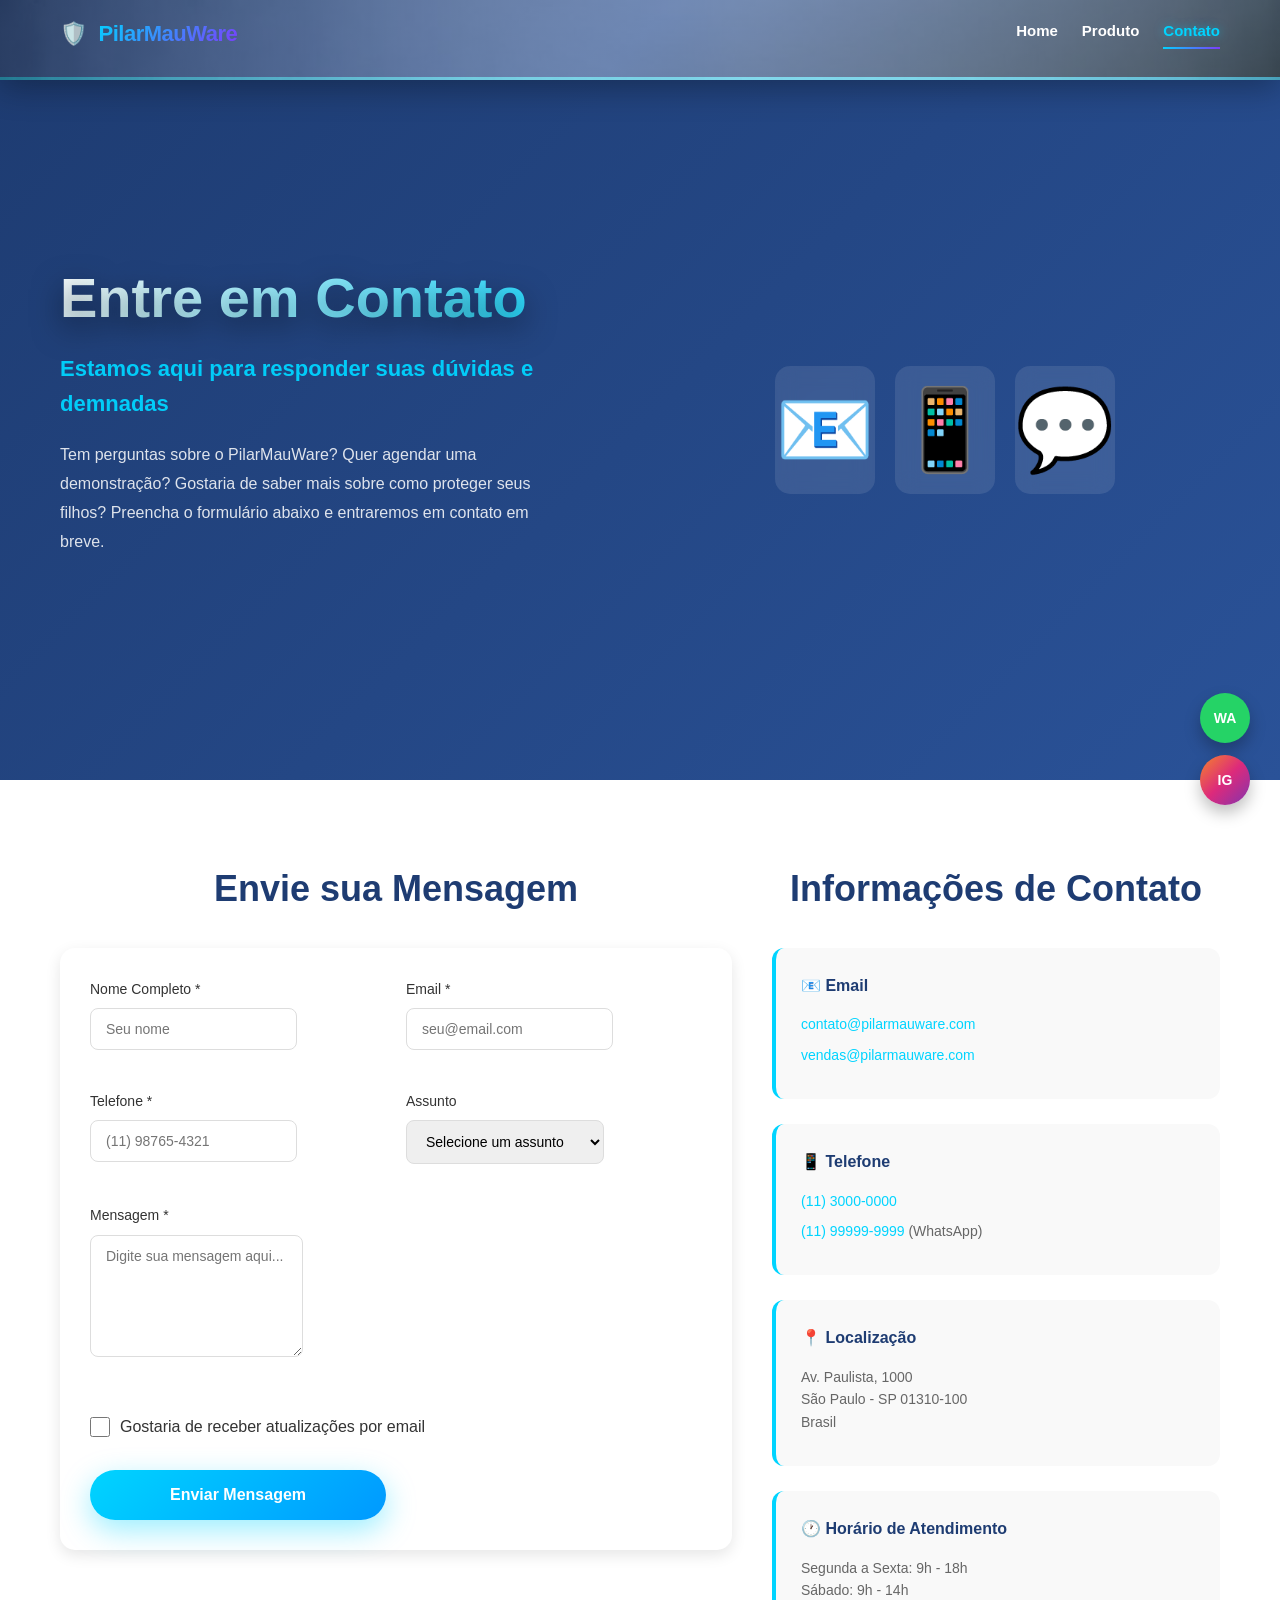
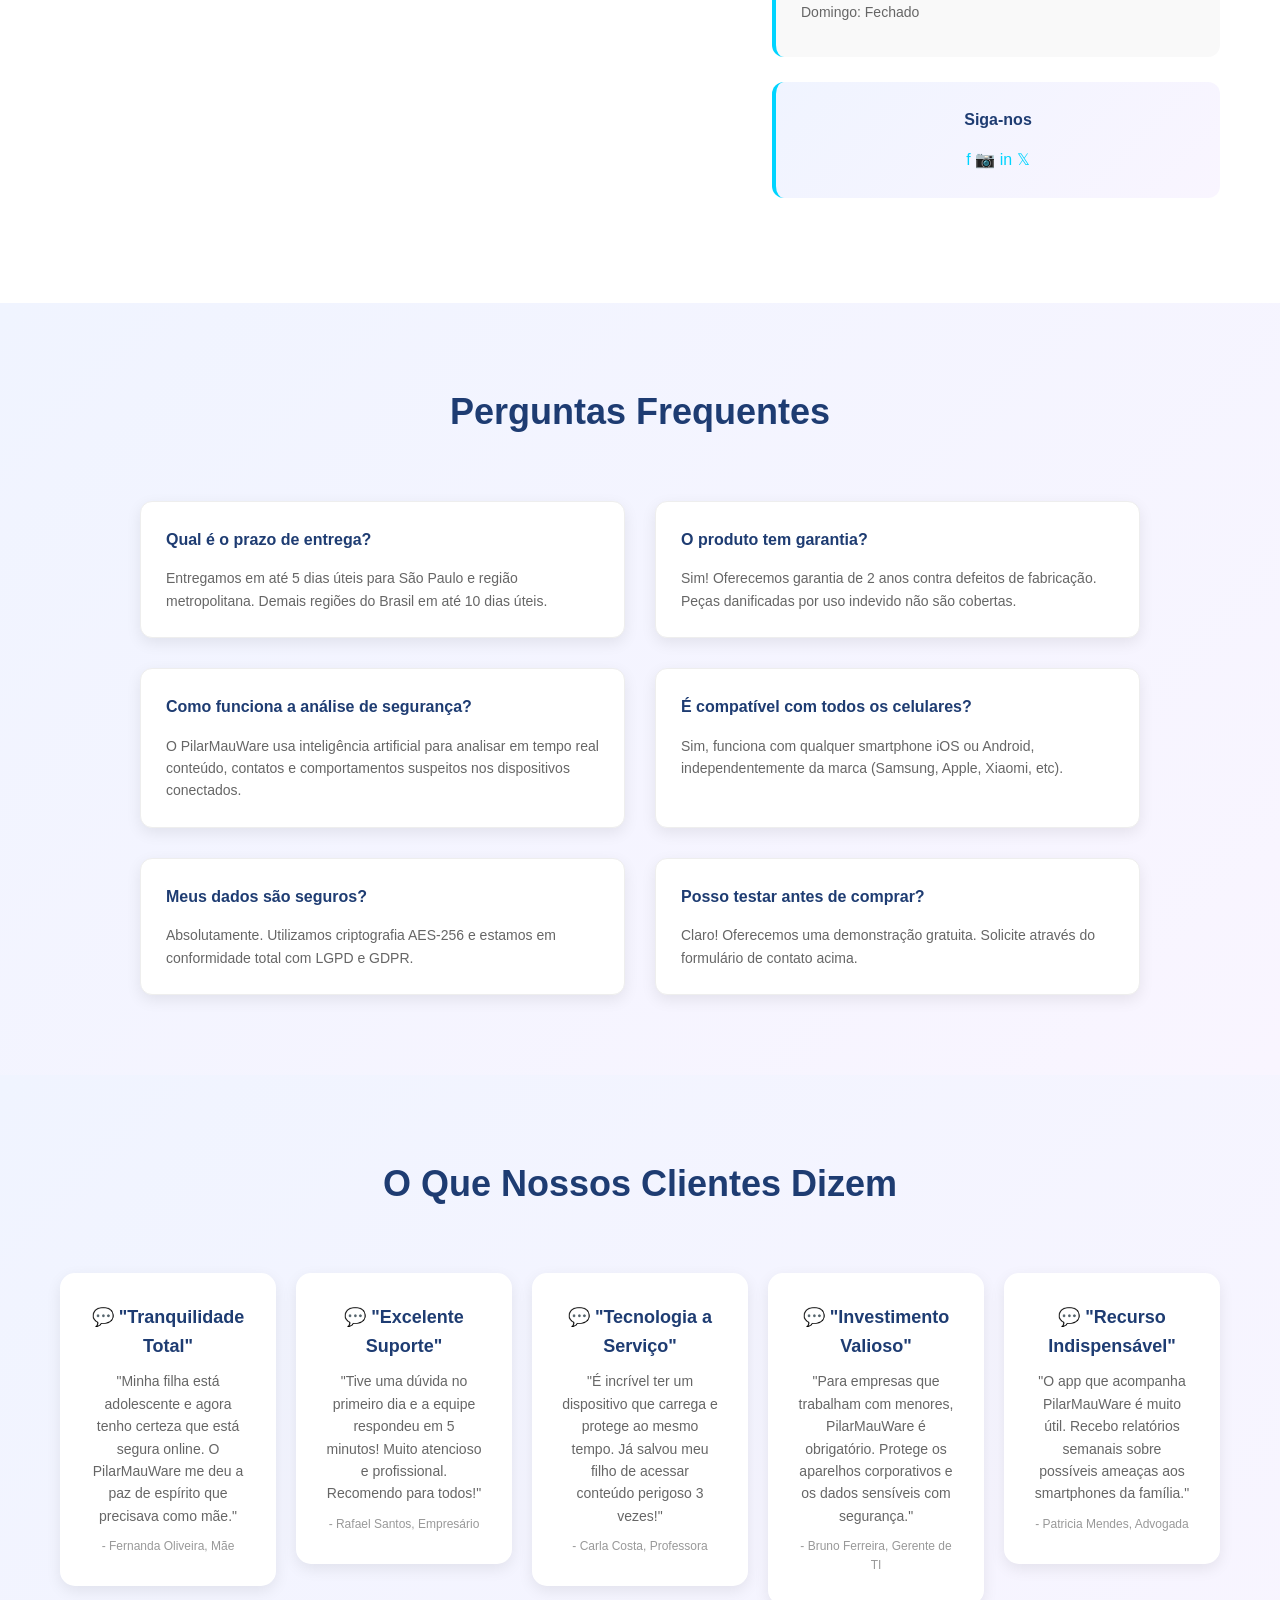
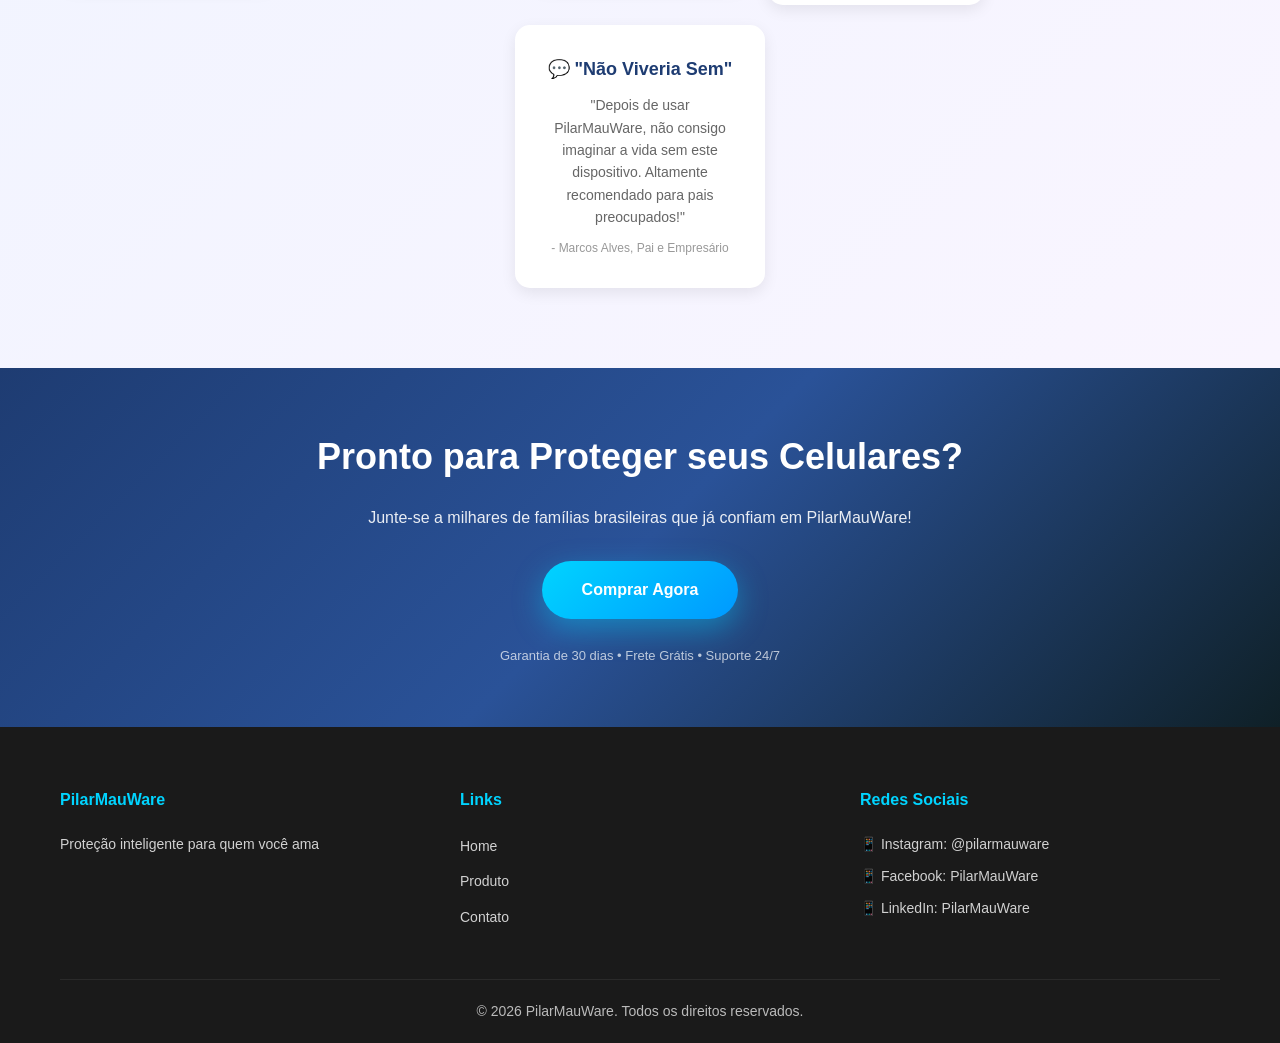
==== commit a0f428b0: "Add files via upload" ====
--- a/contato.html
+++ b/contato.html
@@ -288,6 +288,16 @@
         <span>↑</span>
     </button>
 
+    <!-- BOTÕES DE CONTATO RÁPIDO -->
+    <div class="social-float" aria-label="Contato rápido">
+        <a href="https://wa.me/5551980636909" target="_blank" rel="noopener noreferrer" class="social-btn whatsapp-btn" title="Falar no WhatsApp" aria-label="Falar no WhatsApp">
+            WA
+        </a>
+        <a href="https://instagram.com/isaacrmz_7" target="_blank" rel="noopener noreferrer" class="social-btn instagram-btn" title="Abrir Instagram" aria-label="Abrir Instagram">
+            IG
+        </a>
+    </div>
+
     <script src="js/script.js"></script>
 </body>
 </html>
--- a/css/style.css
+++ b/css/style.css
@@ -182,7 +182,7 @@
 }
 
 .hamburger {
-    display: flex;
+    display: none;
     flex-direction: column;
     background: none;
     border: none;
@@ -221,42 +221,27 @@
 }
 
 .nav-menu {
-    position: fixed;
-    top: 0;
-    left: 0;
-    right: 0;
-    bottom: 0;
-    width: 100vw;
-    height: 100vh;
-    background-image: url('../img/ChatGPT Image 20 de fev. de 2026, 16_58_26.png');
-    background-size: cover;
-    background-position: center;
-    background-attachment: fixed;
-    display: flex;
-    flex-direction: column;
-    gap: 40px;
-    padding: 80px 40px;
-    z-index: 99;
-    opacity: 0;
-    visibility: hidden;
-    pointer-events: none;
-    transition: opacity 0.5s cubic-bezier(0.4, 0, 0.2, 1),
-                visibility 0.5s cubic-bezier(0.4, 0, 0.2, 1);
-    justify-content: center;
+    position: static;
+    width: auto;
+    height: auto;
+    background: none;
+    display: flex;
+    flex-direction: row;
+    gap: 24px;
+    padding: 0;
+    z-index: auto;
+    opacity: 1;
+    visibility: visible;
+    pointer-events: auto;
+    transition: none;
+    justify-content: flex-end;
     align-items: center;
     margin: 0;
     list-style: none;
 }
 
 .nav-menu::before {
-    content: '';
-    position: absolute;
-    top: 0;
-    left: 0;
-    right: 0;
-    bottom: 0;
-    background: linear-gradient(135deg, rgba(30, 60, 114, 0.7) 0%, rgba(42, 82, 152, 0.7) 50%, rgba(15, 32, 39, 0.7) 100%);
-    z-index: -1;
+    content: none;
 }
 
 .nav-menu.active {
@@ -267,19 +252,19 @@
 
 .nav-menu li {
     width: auto;
-    animation: slideUp 0.6s ease-out backwards;
+    animation: none;
 }
 
 .nav-menu li:nth-child(1) {
-    animation-delay: 0.2s;
+    animation-delay: 0s;
 }
 
 .nav-menu li:nth-child(2) {
-    animation-delay: 0.4s;
+    animation-delay: 0s;
 }
 
 .nav-menu li:nth-child(3) {
-    animation-delay: 0.6s;
+    animation-delay: 0s;
 }
 
 @keyframes slideUp {
@@ -295,20 +280,94 @@
 
 .nav-menu .nav-link {
     display: inline-block;
-    padding: 20px 40px;
-    border-radius: 15px;
-    background: rgba(0, 212, 255, 0.2);
-    border: 2px solid rgba(0, 212, 255, 0.4);
-    font-size: 24px;
-    font-weight: 700;
+    padding: 0 0 6px 0;
+    border-radius: 0;
+    background: transparent;
+    border: none;
+    font-size: 15px;
+    font-weight: 600;
     transition: all 0.3s ease;
-    backdrop-filter: blur(15px);
+    backdrop-filter: none;
 }
 
 .nav-menu .nav-link:hover {
-    background: rgba(0, 212, 255, 0.4);
-    transform: scale(1.05);
-    box-shadow: 0 0 30px rgba(0, 212, 255, 0.6);
+    background: transparent;
+    transform: none;
+    box-shadow: none;
+}
+
+@media (max-width: 700px) {
+    .hamburger {
+        display: flex;
+    }
+
+    .nav-menu {
+        position: fixed;
+        top: 0;
+        left: 0;
+        right: 0;
+        bottom: 0;
+        width: 100vw;
+        height: 100vh;
+        background-image: url('../img/ChatGPT Image 20 de fev. de 2026, 16_58_26.png');
+        background-size: cover;
+        background-position: center;
+        background-attachment: fixed;
+        flex-direction: column;
+        gap: 40px;
+        padding: 80px 40px;
+        z-index: 99;
+        opacity: 0;
+        visibility: hidden;
+        pointer-events: none;
+        transition: opacity 0.5s cubic-bezier(0.4, 0, 0.2, 1),
+                    visibility 0.5s cubic-bezier(0.4, 0, 0.2, 1);
+        justify-content: center;
+        align-items: center;
+    }
+
+    .nav-menu::before {
+        content: '';
+        position: absolute;
+        top: 0;
+        left: 0;
+        right: 0;
+        bottom: 0;
+        background: linear-gradient(135deg, rgba(30, 60, 114, 0.7) 0%, rgba(42, 82, 152, 0.7) 50%, rgba(15, 32, 39, 0.7) 100%);
+        z-index: -1;
+    }
+
+    .nav-menu li {
+        animation: slideUp 0.6s ease-out backwards;
+    }
+
+    .nav-menu li:nth-child(1) {
+        animation-delay: 0.2s;
+    }
+
+    .nav-menu li:nth-child(2) {
+        animation-delay: 0.4s;
+    }
+
+    .nav-menu li:nth-child(3) {
+        animation-delay: 0.6s;
+    }
+
+    .nav-menu .nav-link {
+        padding: 20px 40px;
+        border-radius: 15px;
+        background: rgba(0, 212, 255, 0.2);
+        border: 2px solid rgba(0, 212, 255, 0.4);
+        font-size: 24px;
+        font-weight: 700;
+        backdrop-filter: blur(15px);
+    }
+
+    .nav-menu .nav-link:hover {
+        background: rgba(0, 212, 255, 0.4);
+        transform: scale(1.05);
+        box-shadow: 0 0 30px rgba(0, 212, 255, 0.6);
+    }
 }
 
 .main-content {
@@ -1622,6 +1681,46 @@
     pointer-events: auto;
 }
 
+/* ==================== BOTÕES FLUTUANTES DE CONTATO ==================== */
+
+.social-float {
+    position: fixed;
+    right: 30px;
+    bottom: 95px;
+    display: flex;
+    flex-direction: column;
+    gap: 12px;
+    z-index: 98;
+}
+
+.social-btn {
+    width: 50px;
+    height: 50px;
+    border-radius: 50%;
+    display: flex;
+    align-items: center;
+    justify-content: center;
+    color: #fff;
+    text-decoration: none;
+    font-weight: 700;
+    font-size: 14px;
+    box-shadow: 0 8px 16px rgba(0, 0, 0, 0.25);
+    transition: transform 0.3s ease, box-shadow 0.3s ease;
+}
+
+.social-btn:hover {
+    transform: translateY(-4px);
+    box-shadow: 0 12px 20px rgba(0, 0, 0, 0.3);
+}
+
+.whatsapp-btn {
+    background: #25d366;
+}
+
+.instagram-btn {
+    background: linear-gradient(135deg, #f58529 0%, #dd2a7b 50%, #8134af 100%);
+}
+
 @media (max-width: 768px) {
     .back-to-top {
         bottom: 20px;
@@ -1630,4 +1729,16 @@
         height: 45px;
         font-size: 20px;
     }
-}
+
+    .social-float {
+        right: 20px;
+        bottom: 80px;
+        gap: 10px;
+    }
+
+    .social-btn {
+        width: 42px;
+        height: 42px;
+        font-size: 12px;
+    }
+}
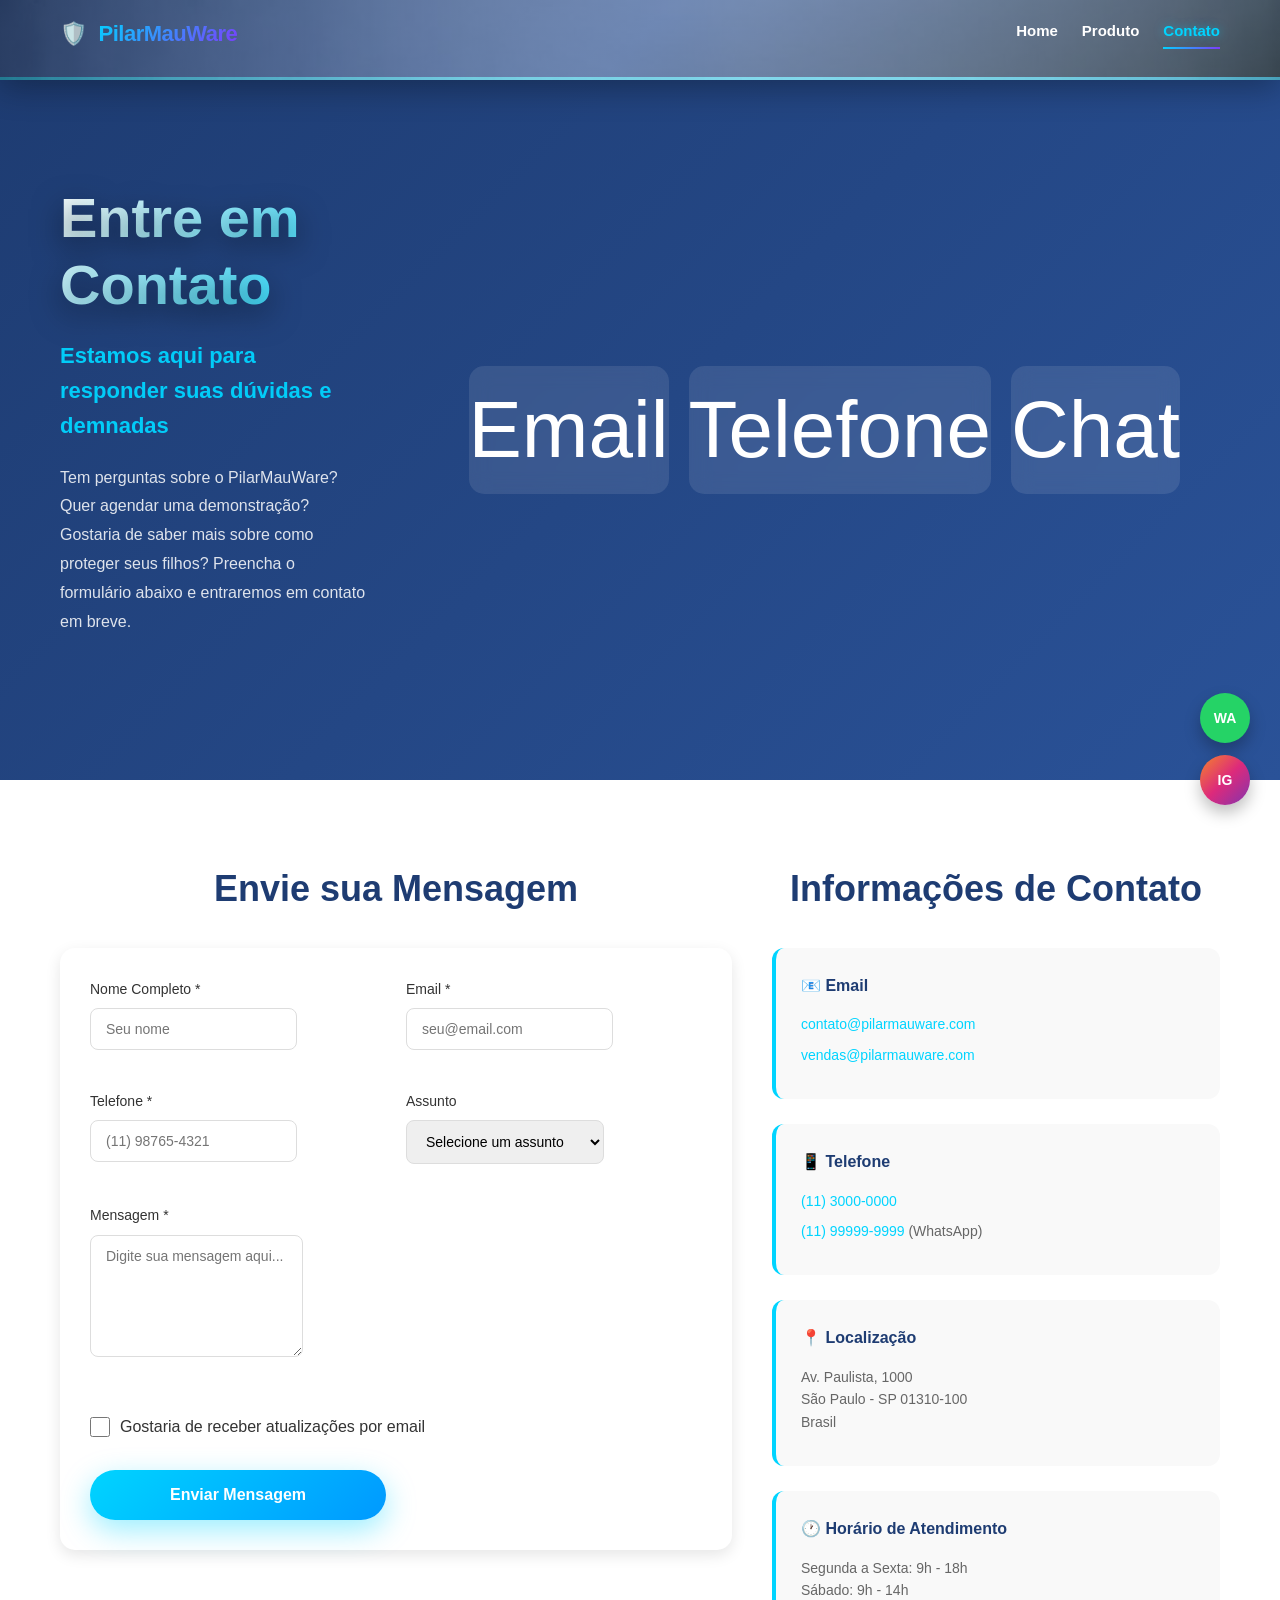
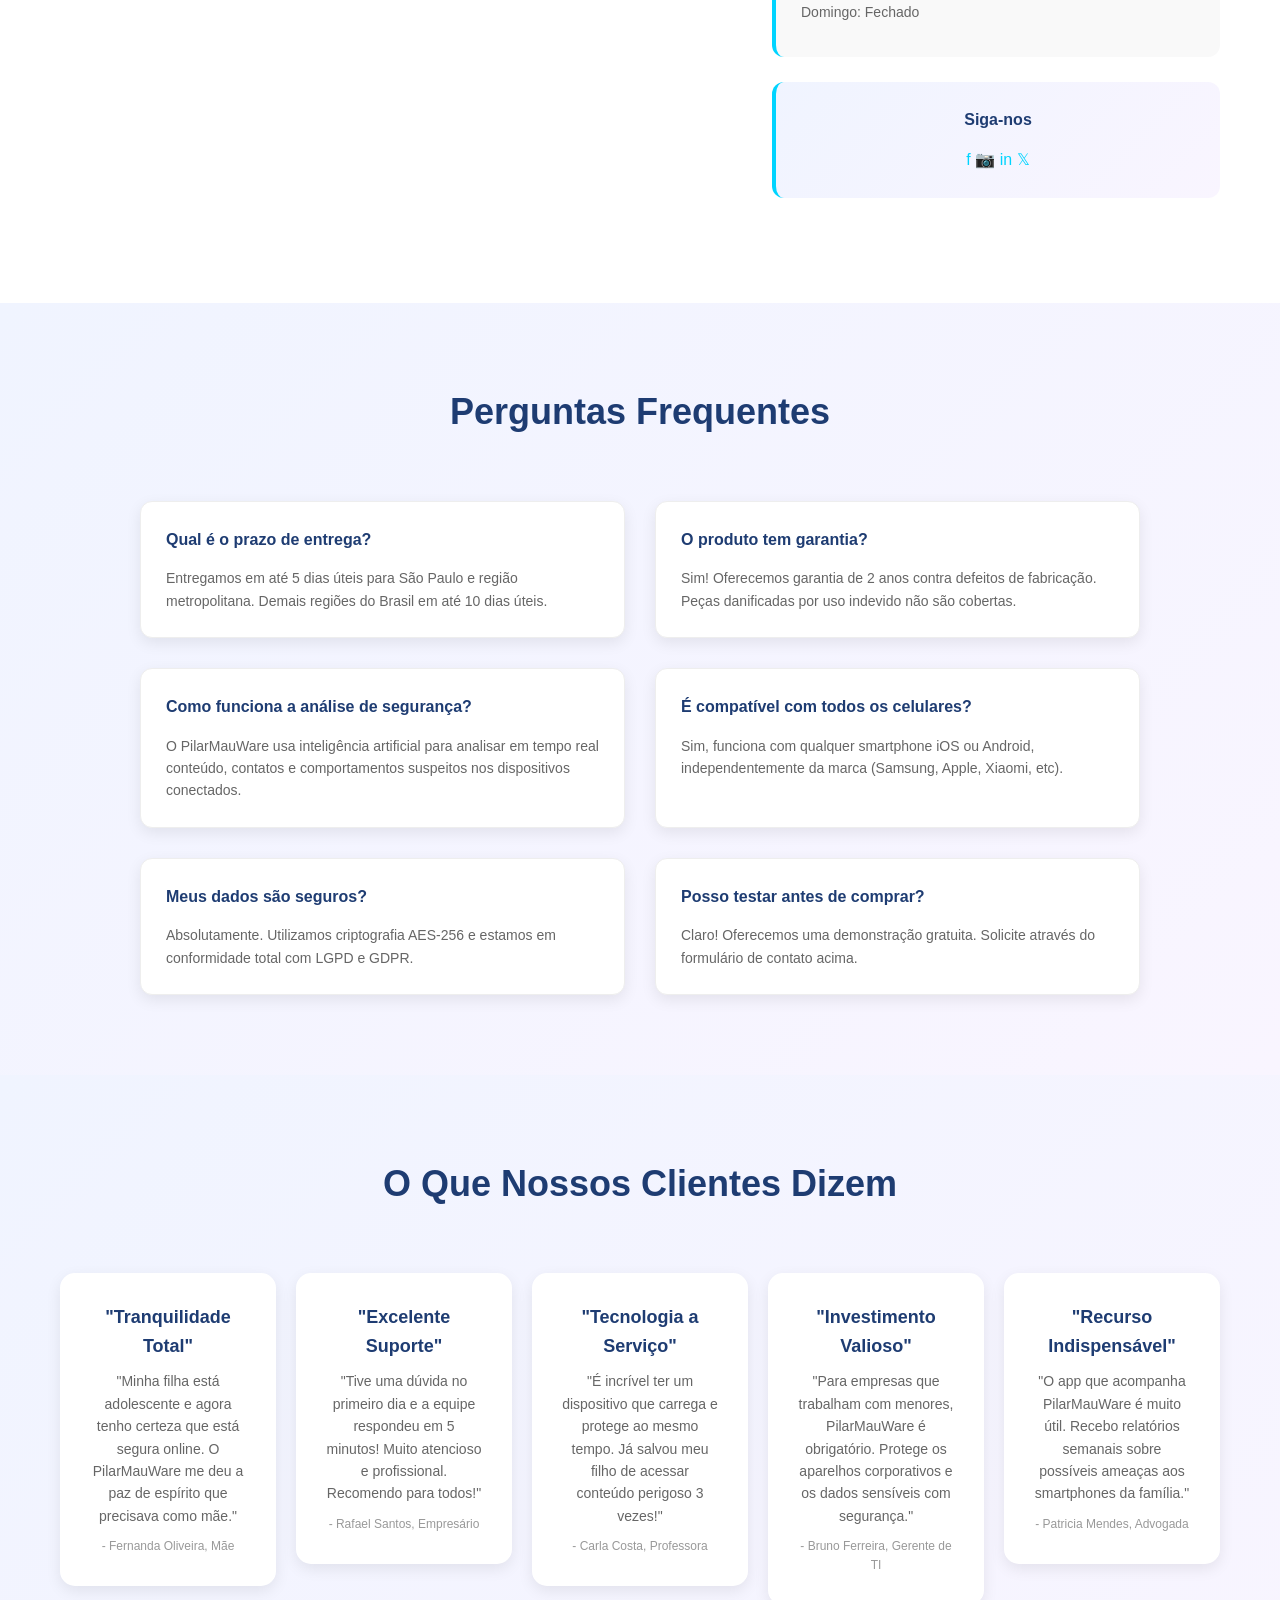
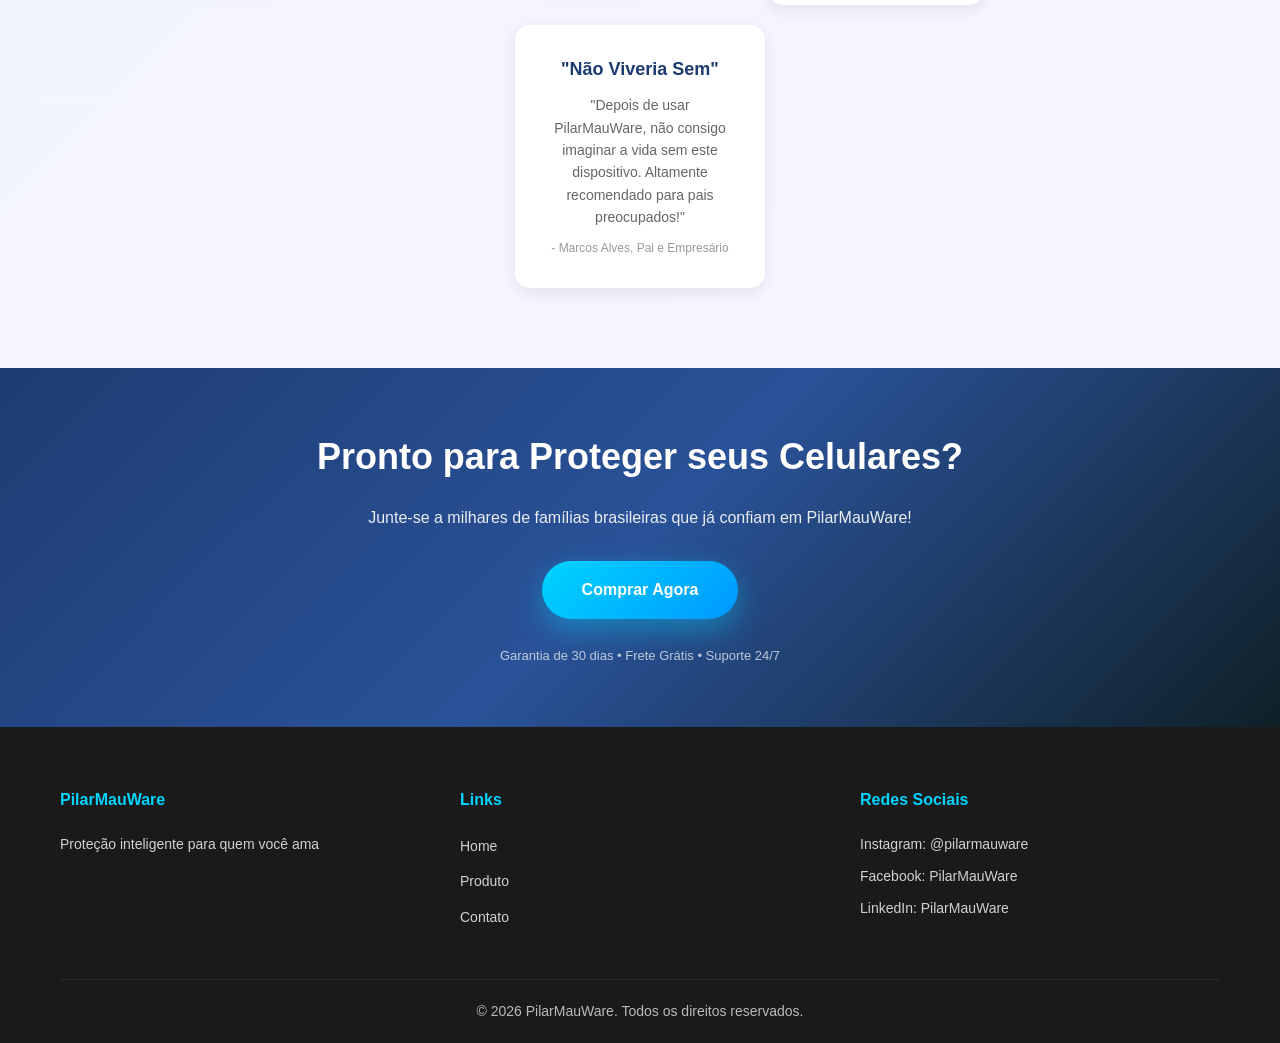
==== commit 9c4d40d0: "Remove superfluous emojis from site content Co-authored-by: IsaacRamosMNZ <165197510+IsaacRamosMNZ@u" ====
--- a/contato.html
+++ b/contato.html
@@ -47,9 +47,9 @@
                 </div>
                 <div class="hero-image">
                     <div class="contact-icons">
-                        <div class="icon-item">📧</div>
-                        <div class="icon-item">📱</div>
-                        <div class="icon-item">💬</div>
+                        <div class="icon-item">Email</div>
+                        <div class="icon-item">Telefone</div>
+                        <div class="icon-item">Chat</div>
                     </div>
                 </div>
             </div>
@@ -210,32 +210,32 @@
                 <h2 class="section-title">O Que Nossos Clientes Dizem</h2>
                 <div class="steps-container">
                     <div class="step">
-                        <h3>💬 "Tranquilidade Total"</h3>
+                        <h3>"Tranquilidade Total"</h3>
                         <p>"Minha filha está adolescente e agora tenho certeza que está segura online. O PilarMauWare me deu a paz de espírito que precisava como mãe."</p>
                         <p style="font-size: 12px; margin-top: 10px; color: #999;">- Fernanda Oliveira, Mãe</p>
                     </div>
                     <div class="step">
-                        <h3>💬 "Excelente Suporte"</h3>
+                        <h3>"Excelente Suporte"</h3>
                         <p>"Tive uma dúvida no primeiro dia e a equipe respondeu em 5 minutos! Muito atencioso e profissional. Recomendo para todos!"</p>
                         <p style="font-size: 12px; margin-top: 10px; color: #999;">- Rafael Santos, Empresário</p>
                     </div>
                     <div class="step">
-                        <h3>💬 "Tecnologia a Serviço"</h3>
+                        <h3>"Tecnologia a Serviço"</h3>
                         <p>"É incrível ter um dispositivo que carrega e protege ao mesmo tempo. Já salvou meu filho de acessar conteúdo perigoso 3 vezes!"</p>
                         <p style="font-size: 12px; margin-top: 10px; color: #999;">- Carla Costa, Professora</p>
                     </div>
                     <div class="step">
-                        <h3>💬 "Investimento Valioso"</h3>
+                        <h3>"Investimento Valioso"</h3>
                         <p>"Para empresas que trabalham com menores, PilarMauWare é obrigatório. Protege os aparelhos corporativos e os dados sensíveis com segurança."</p>
                         <p style="font-size: 12px; margin-top: 10px; color: #999;">- Bruno Ferreira, Gerente de TI</p>
                     </div>
                     <div class="step">
-                        <h3>💬 "Recurso Indispensável"</h3>
+                        <h3>"Recurso Indispensável"</h3>
                         <p>"O app que acompanha PilarMauWare é muito útil. Recebo relatórios semanais sobre possíveis ameaças aos smartphones da família."</p>
                         <p style="font-size: 12px; margin-top: 10px; color: #999;">- Patricia Mendes, Advogada</p>
                     </div>
                     <div class="step">
-                        <h3>💬 "Não Viveria Sem"</h3>
+                        <h3>"Não Viveria Sem"</h3>
                         <p>"Depois de usar PilarMauWare, não consigo imaginar a vida sem este dispositivo. Altamente recomendado para pais preocupados!"</p>
                         <p style="font-size: 12px; margin-top: 10px; color: #999;">- Marcos Alves, Pai e Empresário</p>
                     </div>
@@ -272,9 +272,9 @@
                 </div>
                 <div class="footer-section">
                     <h4>Redes Sociais</h4>
-                    <p>📱 Instagram: @pilarmauware</p>
-                    <p>📱 Facebook: PilarMauWare</p>
-                    <p>📱 LinkedIn: PilarMauWare</p>
+                    <p>Instagram: @pilarmauware</p>
+                    <p>Facebook: PilarMauWare</p>
+                    <p>LinkedIn: PilarMauWare</p>
                 </div>
             </div>
             <div class="footer-bottom">
